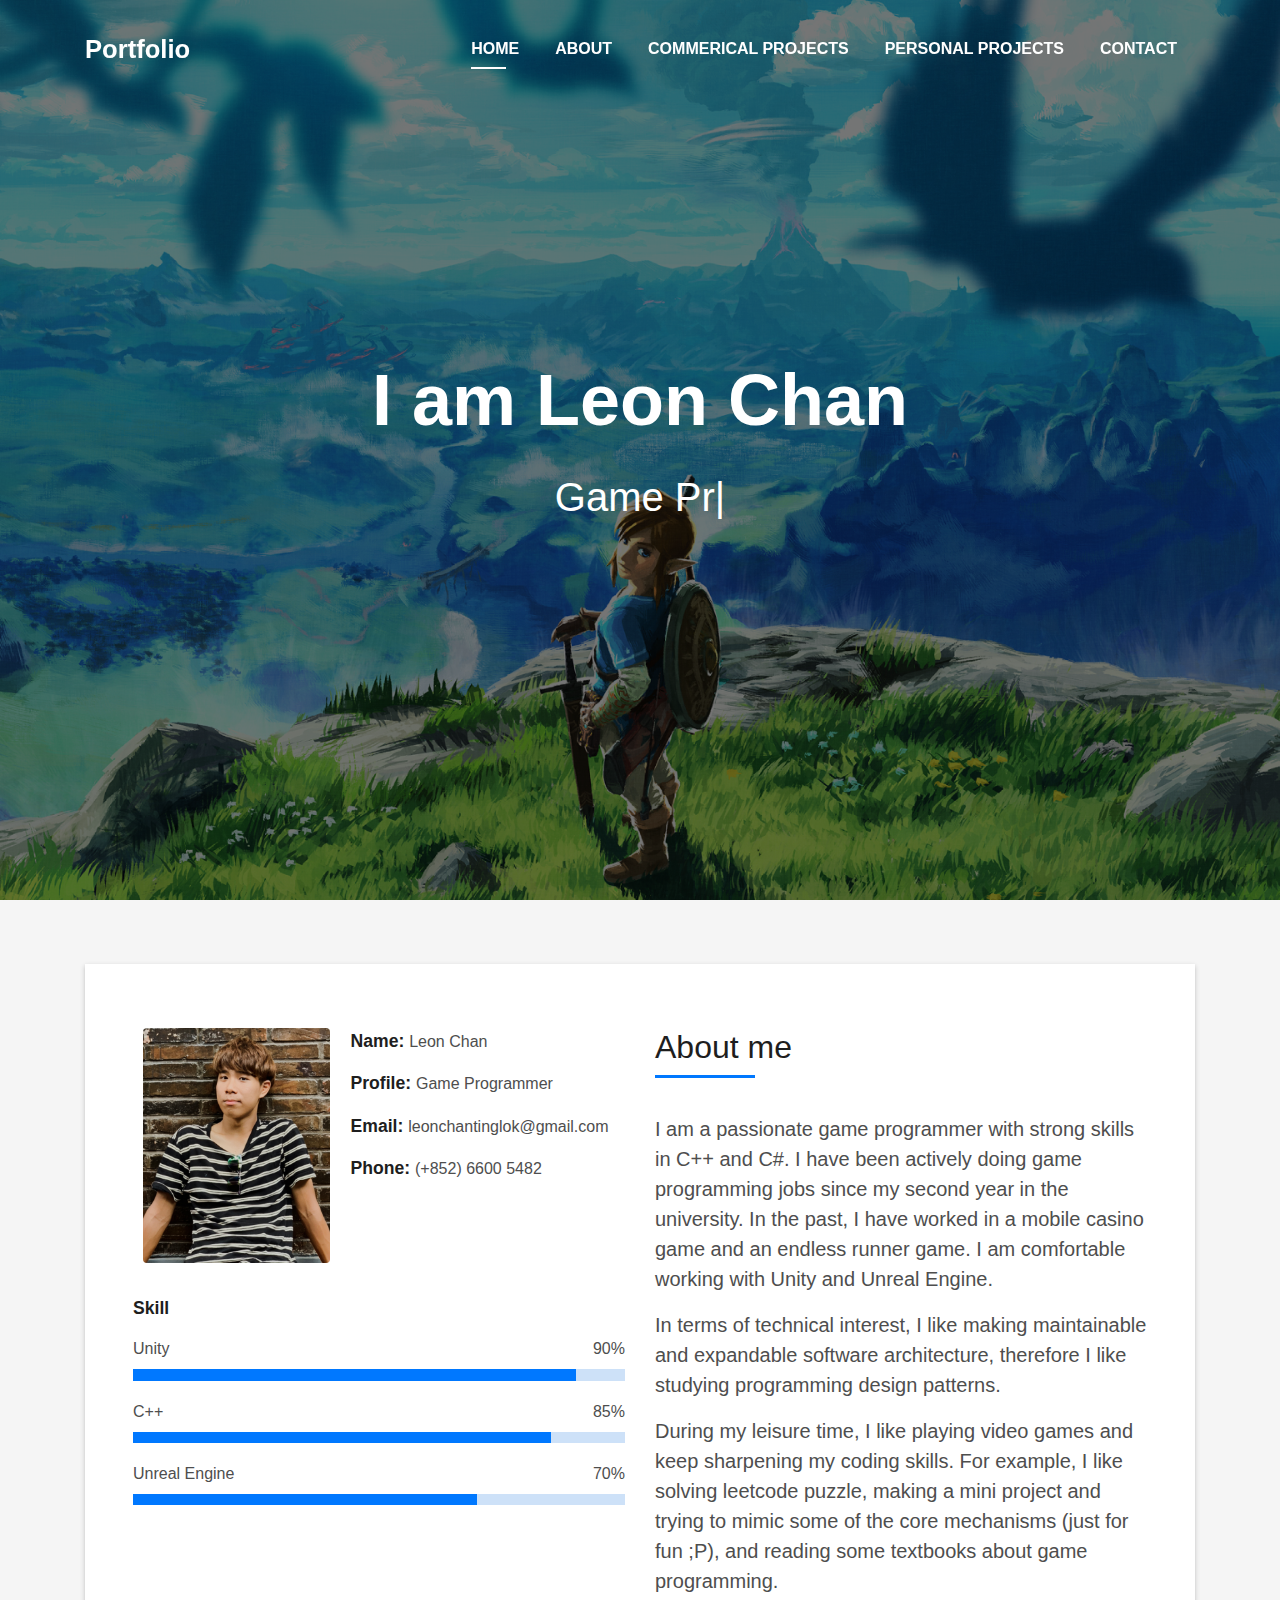
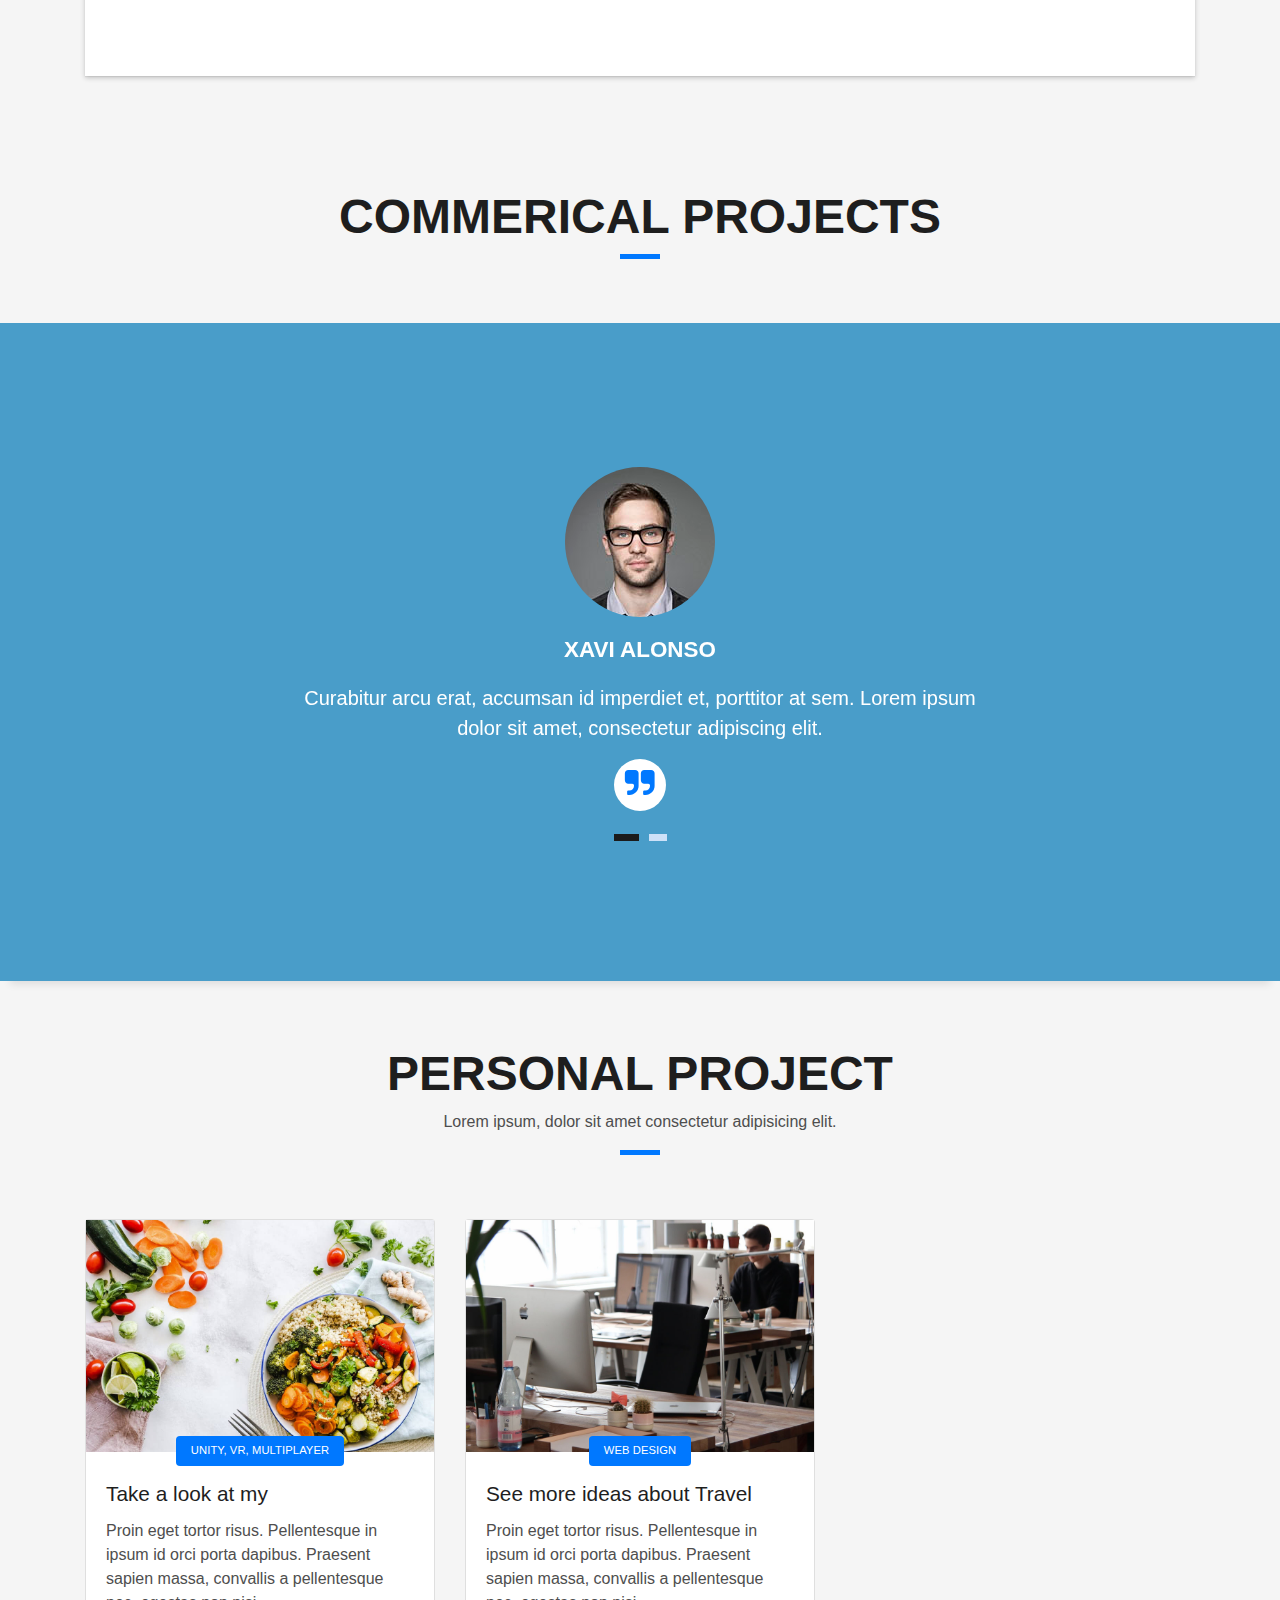
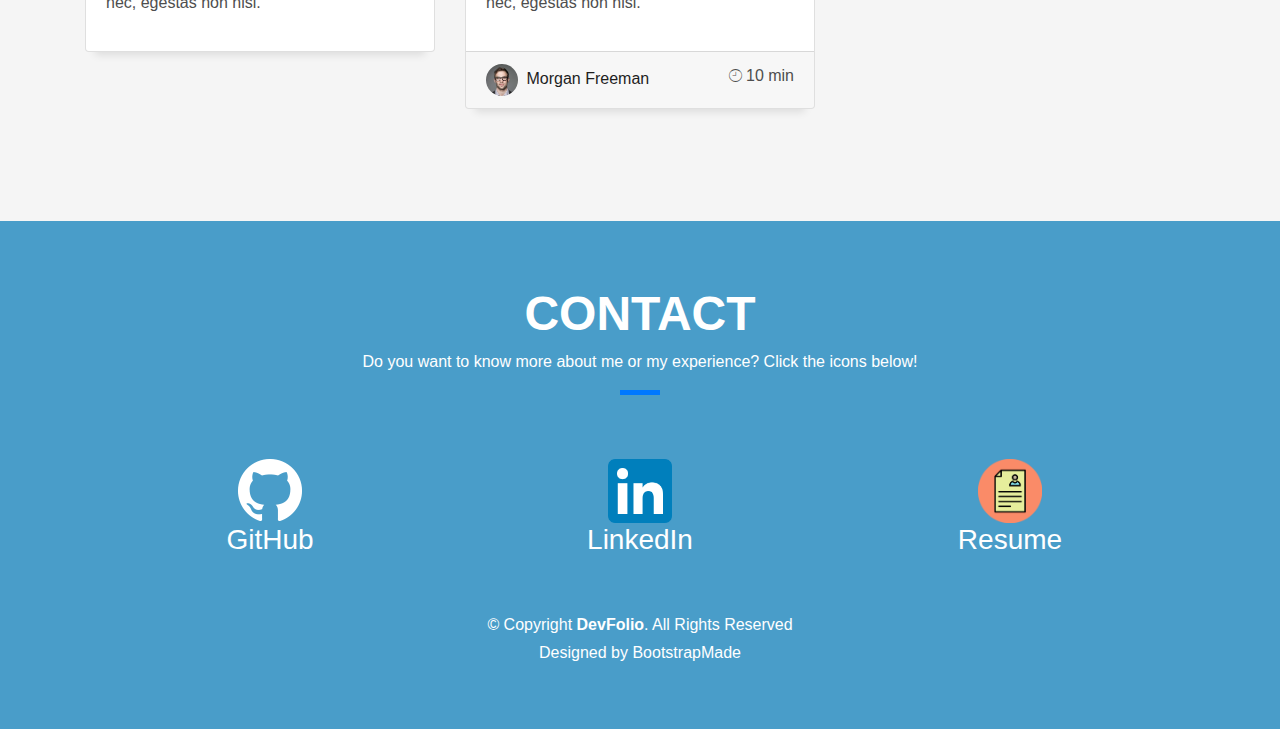
==== index.html @ a546720c "upload subpage" ====
<!DOCTYPE html>
<html lang="en">
  <head>
    <meta charset="utf-8" />
    <title>Leon Chan</title>
    <meta content="width=device-width, initial-scale=1.0" name="viewport" />
    <meta content="" name="keywords" />
    <meta content="" name="description" />

    <!-- Favicons -->
    <link href="img/video-game-controller-icon.png" rel="icon" />
    <link href="img/apple-touch-icon.png" rel="apple-touch-icon" />

    <!-- Bootstrap CSS File -->
    <link href="lib/bootstrap/css/bootstrap.min.css" rel="stylesheet" />

    <!-- Libraries CSS Files -->
    <link href="lib/font-awesome/css/font-awesome.min.css" rel="stylesheet" />
    <link href="lib/animate/animate.min.css" rel="stylesheet" />
    <link href="lib/ionicons/css/ionicons.min.css" rel="stylesheet" />
    <link href="lib/owlcarousel/assets/owl.carousel.min.css" rel="stylesheet" />
    <link href="lib/lightbox/css/lightbox.min.css" rel="stylesheet" />

    <!-- Main Stylesheet File -->
    <link href="css/style.css" rel="stylesheet" />

    <!-- =======================================================
    Theme Name: DevFolio
    Theme URL: https://bootstrapmade.com/devfolio-bootstrap-portfolio-html-template/
    Author: BootstrapMade.com
    License: https://bootstrapmade.com/license/
  ======================================================= -->
  </head>

  <body id="page-top">
    <!--/ Nav Star /-->
    <nav
      class="navbar navbar-b navbar-trans navbar-expand-md fixed-top"
      id="mainNav"
    >
      <div class="container">
        <a class="navbar-brand js-scroll" href="#page-top">Portfolio</a>
        <button
          class="navbar-toggler collapsed"
          type="button"
          data-toggle="collapse"
          data-target="#navbarDefault"
          aria-controls="navbarDefault"
          aria-expanded="false"
          aria-label="Toggle navigation"
        >
          <span></span>
          <span></span>
          <span></span>
        </button>
        <div
          class="navbar-collapse collapse justify-content-end"
          id="navbarDefault"
        >
          <ul class="navbar-nav">
            <li class="nav-item">
              <a class="nav-link js-scroll active" href="#home">Home</a>
            </li>
            <li class="nav-item">
              <a class="nav-link js-scroll" href="#about">About</a>
            </li>
            <li class="nav-item">
              <a class="nav-link js-scroll" href="#work">Commerical Projects</a>
            </li>
            <li class="nav-item">
              <a class="nav-link js-scroll" href="#blog">Personal Projects</a>
            </li>
            <li class="nav-item">
              <a class="nav-link js-scroll" href="#service">Contact</a>
            </li>
          </ul>
        </div>
      </div>
    </nav>
    <!--/ Nav End /-->

    <!--/ Intro Skew Star /-->
    <div
      id="home"
      class="intro route bg-image"
      style="background-image: url(img/Zelda_BOTW_wallpaper_02.jpg)"
    >
      <div class="overlay-itro"></div>
      <div class="intro-content display-table">
        <div class="table-cell">
          <div class="container">
            <!--<p class="display-6 color-d">Hello, world!</p>-->
            <h1 class="intro-title mb-4">I am Leon Chan</h1>
            <p class="intro-subtitle">
              <span class="text-slider-items"
                >Game Programmer, Video Game Lover</span
              ><strong class="text-slider"></strong>
            </p>
            <!-- <p class="pt-3"><a class="btn btn-primary btn js-scroll px-4" href="#about" role="button">Learn More</a></p> -->
          </div>
        </div>
      </div>
    </div>
    <!--/ Intro Skew End /-->

    <section id="about" class="about-mf sect-pt4 route">
      <div class="container">
        <div class="row">
          <div class="col-sm-12">
            <div class="box-shadow-full">
              <div class="row">
                <div class="col-md-6">
                  <div class="row">
                    <div class="col-sm-6 col-md-5">
                      <div class="about-img">
                        <img
                          src="img/myPhoto.jpg"
                          class="img-fluid rounded b-shadow-a"
                          alt=""
                        />
                      </div>
                    </div>
                    <div class="col-sm-6 col-md-7">
                      <div class="about-info">
                        <p>
                          <span class="title-s">Name: </span>
                          <span>Leon Chan</span>
                        </p>
                        <p>
                          <span class="title-s">Profile: </span>
                          <span>Game Programmer</span>
                        </p>
                        <p>
                          <span class="title-s">Email: </span>
                          <span>leonchantinglok@gmail.com</span>
                        </p>
                        <p>
                          <span class="title-s">Phone: </span>
                          <span>(+852) 6600 5482</span>
                        </p>
                      </div>
                    </div>
                  </div>
                  <div class="skill-mf">
                    <p class="title-s">Skill</p>
                    <span>Unity</span> <span class="pull-right">90%</span>
                    <div class="progress">
                      <div
                        class="progress-bar"
                        role="progressbar"
                        style="width: 90%"
                        aria-valuenow="909"
                        aria-valuemin="0"
                        aria-valuemax="100"
                      ></div>
                    </div>
                    <span>C++</span> <span class="pull-right">85%</span>
                    <div class="progress">
                      <div
                        class="progress-bar"
                        role="progressbar"
                        style="width: 85%"
                        aria-valuenow="8"
                        aria-valuemin="0"
                        aria-valuemax="100"
                      ></div>
                    </div>
                    <span>Unreal Engine</span>
                    <span class="pull-right">70%</span>
                    <div class="progress">
                      <div
                        class="progress-bar"
                        role="progressbar"
                        style="width: 70%"
                        aria-valuenow="70"
                        aria-valuemin="0"
                        aria-valuemax="100"
                      ></div>
                    </div>
                    <div
                      class="progress-bar"
                      role="progressbar"
                      style="width: 120%"
                      aria-valuenow="120"
                      aria-valuemin="0"
                      aria-valuemax="100"
                    ></div>
                  </div>
                </div>
                <div class="col-md-6">
                  <div class="about-me pt-4 pt-md-0">
                    <div class="title-box-2">
                      <h5 class="title-left">About me</h5>
                    </div>
                    <p class="lead">
                      I am a passionate game programmer with strong skills in
                      C++ and C#. I have been actively doing game programming
                      jobs since my second year in the university. In the past,
                      I have worked in a mobile casino game and an endless
                      runner game. I am comfortable working with Unity and
                      Unreal Engine.
                    </p>
                    <p class="lead">
                      In terms of technical interest, I like making maintainable
                      and expandable software architecture, therefore I like
                      studying programming design patterns.
                    </p>
                    <p class="lead">
                      During my leisure time, I like playing video games and
                      keep sharpening my coding skills. For example, I like
                      solving leetcode puzzle, making a mini project and trying
                      to mimic some of the core mechanisms (just for fun ;P),
                      and reading some textbooks about game programming.
                    </p>
                  </div>
                </div>
              </div>
            </div>
          </div>
        </div>
      </div>
    </section>

    <!--/ Section Portfolio Star /-->
    <section id="work" class="portfolio-mf sect-pt4 route">
      <div class="col-sm-12">
        <div class="title-box text-center">
          <h3 class="title-a">Commerical Projects</h3>
          <div class="line-mf"></div>
        </div>
      </div>
    </section>
    <!--/ Section Portfolio End /-->

    <!--/ Section Testimonials Star /-->
    <div
      class="testimonials paralax-mf bg-image"
      style="background-image: url(img/overlay-bg.jpg)"
    >
      <div class="overlay-mf"></div>
      <div class="container">
        <div class="row">
          <div class="col-md-12">
            <div id="testimonial-mf" class="owl-carousel owl-theme">
              <div class="testimonial-box">
                <div class="author-test">
                  <img
                    src="img/testimonial-2.jpg"
                    alt=""
                    class="rounded-circle b-shadow-a"
                  />
                  <span class="author">Xavi Alonso</span>
                </div>
                <div class="content-test">
                  <p class="description lead">
                    Curabitur arcu erat, accumsan id imperdiet et, porttitor at
                    sem. Lorem ipsum dolor sit amet, consectetur adipiscing
                    elit.
                  </p>
                  <span class="comit"><i class="fa fa-quote-right"></i></span>
                </div>
              </div>
              <div class="testimonial-box">
                <div class="author-test">
                  <img
                    src="img/testimonial-4.jpg"
                    alt=""
                    class="rounded-circle b-shadow-a"
                  />
                  <span class="author">Marta Socrate</span>
                </div>
                <div class="content-test">
                  <p class="description lead">
                    Curabitur arcu erat, accumsan id imperdiet et, porttitor at
                    sem. Lorem ipsum dolor sit amet, consectetur adipiscing
                    elit.
                  </p>
                  <span class="comit"><i class="fa fa-quote-right"></i></span>
                </div>
              </div>
            </div>
          </div>
        </div>
      </div>
    </div>

    <!--/ Section Blog Star /-->
    <section id="blog" class="blog-mf sect-pt4 route">
      <div class="container">
        <div class="row">
          <div class="col-sm-12">
            <div class="title-box text-center">
              <h3 class="title-a">Personal Project</h3>
              <p class="subtitle-a">
                Lorem ipsum, dolor sit amet consectetur adipisicing elit.
              </p>
              <div class="line-mf"></div>
            </div>
          </div>
        </div>
        <div class="row">
          <div class="col-md-4">
            <div class="card card-blog">
              <div class="card-img">
                <a href="blog-single.html"
                  ><img src="img/post-2.jpg" alt="" class="img-fluid"
                /></a>
              </div>
              <div class="card-body">
                <div class="card-category-box">
                  <div class="card-category">
                    <h6 class="category">Unity, VR, Multiplayer</h6>
                  </div>
                </div>
                <h3 class="card-title">
                  <a href="SubPage-DualX\Source\index.html"
                    >Take a look at my
                  </a>
                </h3>
                <p class="card-description">
                  Proin eget tortor risus. Pellentesque in ipsum id orci porta
                  dapibus. Praesent sapien massa, convallis a pellentesque nec,
                  egestas non nisi.
                </p>
              </div>
            </div>
          </div>
          <div class="col-md-4">
            <div class="card card-blog">
              <div class="card-img">
                <a href="blog-single.html"
                  ><img src="img/post-3.jpg" alt="" class="img-fluid"
                /></a>
              </div>
              <div class="card-body">
                <div class="card-category-box">
                  <div class="card-category">
                    <h6 class="category">Web Design</h6>
                  </div>
                </div>
                <h3 class="card-title">
                  <a href="blog-single.html">See more ideas about Travel</a>
                </h3>
                <p class="card-description">
                  Proin eget tortor risus. Pellentesque in ipsum id orci porta
                  dapibus. Praesent sapien massa, convallis a pellentesque nec,
                  egestas non nisi.
                </p>
              </div>
              <div class="card-footer">
                <div class="post-author">
                  <a href="#">
                    <img
                      src="img/testimonial-2.jpg"
                      alt=""
                      class="avatar rounded-circle"
                    />
                    <span class="author">Morgan Freeman</span>
                  </a>
                </div>
                <div class="post-date">
                  <span class="ion-ios-clock-outline"></span> 10 min
                </div>
              </div>
            </div>
          </div>
        </div>
      </div>
    </section>
    <!--/ Section Blog End /-->

    <!--/ Section Contact-Footer Star /-->
    <section
      id="service"
      class="paralax-mf footer-paralax bg-image sect-mt4 route"
      style="background-image: url(img/Zelda_BOTW_wallpaper_04.jpg)"
    >
      <div class="overlay-mf"></div>
      <div class="container">
        <div class="row">
          <div class="col-sm-12">
            <div class="title-box text-center">
              <h3 class="title-a" style="color: white">Contact</h3>
              <p class="subtitle-a" style="color: white">
                Do you want to know more about me or my experience? Click the
                icons below!
              </p>
              <div class="line-mf"></div>
            </div>
          </div>
        </div>

        <div id="services" class="text-center">
          <div class="container">
            <div class="row">
              <div class="col-md-4">
                <a href="https://github.com/leonCTL12">
                  <img
                    src="img/GitHub-Mark-Light-64px.png"
                    class="tool-icon"
                    width="64"
                    height="64"
                  />
                </a>

                <div class="service-desc">
                  <a href="https://github.com/leonCTL12">
                    <h3 style="color: white">GitHub</h3>
                  </a>
                  <br />
                  <br />
                </div>
              </div>
              <div class="col-md-4">
                <a href="https://www.linkedin.com/in/leon-chan-52092720b">
                  <img
                    src="img/LinkedIn_icon.svg.png"
                    class="tool-icon"
                    width="64"
                    height="64"
                  />
                </a>
                <div class="service-desc">
                  <a href="https://www.linkedin.com/in/leon-chan-52092720b">
                    <h3 style="color: white">LinkedIn</h3>
                  </a>
                  <br />
                  <br />
                </div>
              </div>
              <div class="col-md-4">
                <a
                  href="https://docs.google.com/document/d/1LZyk2-B2Zgmrv4wa-9tV9B_6icNwccCNgLUcGi7nSBk/edit?usp=sharing"
                >
                  <img src="img/resumeIcon.png" class="tool-icon" height="64" />
                </a>
                <div class="service-desc">
                  <a
                    href="https://docs.google.com/document/d/1LZyk2-B2Zgmrv4wa-9tV9B_6icNwccCNgLUcGi7nSBk/edit?usp=sharing"
                  >
                    <h3 style="color: white">Resume</h3>
                  </a>
                  <br />
                  <br />
                </div>
              </div>
            </div>
          </div>
        </div>
      </div>
      <footer>
        <div class="container">
          <div class="row">
            <div class="col-sm-12">
              <div class="copyright-box">
                <p class="copyright">
                  &copy; Copyright <strong>DevFolio</strong>. All Rights
                  Reserved
                </p>
                <div class="credits">
                  <!--
                  All the links in the footer should remain intact.
                  You can delete the links only if you purchased the pro version.
                  Licensing information: https://bootstrapmade.com/license/
                  Purchase the pro version with working PHP/AJAX contact form: https://bootstrapmade.com/buy/?theme=DevFolio
                -->
                  Designed by
                  <a href="https://bootstrapmade.com/">BootstrapMade</a>
                </div>
              </div>
            </div>
          </div>
        </div>
      </footer>
    </section>
    <!--/ Section Contact-footer End /-->

    <a href="#" class="back-to-top"><i class="fa fa-chevron-up"></i></a>
    <div id="preloader"></div>

    <!-- JavaScript Libraries -->
    <script src="lib/jquery/jquery.min.js"></script>
    <script src="lib/jquery/jquery-migrate.min.js"></script>
    <script src="lib/popper/popper.min.js"></script>
    <script src="lib/bootstrap/js/bootstrap.min.js"></script>
    <script src="lib/easing/easing.min.js"></script>
    <script src="lib/counterup/jquery.waypoints.min.js"></script>
    <script src="lib/counterup/jquery.counterup.js"></script>
    <script src="lib/owlcarousel/owl.carousel.min.js"></script>
    <script src="lib/lightbox/js/lightbox.min.js"></script>
    <script src="lib/typed/typed.min.js"></script>
    <!-- Contact Form JavaScript File -->
    <script src="contactform/contactform.js"></script>

    <!-- Template Main Javascript File -->
    <script src="js/main.js"></script>
  </body>
</html>
---- css/style.css ----
/*
  Theme Name: DevFolio
  Theme URL: https://bootstrapmade.com/devfolio-bootstrap-portfolio-html-template/
  Author: BootstrapMade.com
  License: https://bootstrapmade.com/license/
*/

/*======================================
//--//-->   STYLES GENERALES
======================================*/

body {
  background-color: #f5f5f5;
  color: #4e4e4e;
}

h1,
h2,
h3,
h4,
h5,
h6 {
  color: #1e1e1e;
}

a {
  color: #1e1e1e;
  transition: all 0.5s ease-in-out;
}

a:hover {
  color: #0078ff;
  text-decoration: none;
  transition: all 0.5s ease-in-out;
}

.p-r {
  position: relative;
}

.color-a {
  color: #0078ff;
}

.color-d {
  color: #f5f5f5;
}

.color-text-a {
  color: #4e4e4e;
}

.box-shadow,
.paralax-mf,
.service-box,
.work-box,
.card-blog {
  box-shadow: 0 13px 8px -10px rgba(0, 0, 0, 0.1);
}

.box-shadow-a,
.button:hover {
  box-shadow: 0 0 0 4px #cde1f8;
}

.display-5 {
  font-size: 2.5rem;
  font-weight: 300;
  line-height: 1.1;
}

.display-6 {
  font-size: 2rem;
  font-weight: 300;
  line-height: 1.1;
}

.avatar {
  width: 32px;
  height: 32px;
  margin-right: 4px;
  overflow: hidden;
}

.bg-image {
  background-repeat: no-repeat;
  background-attachment: fixed;
  background-size: cover;
  background-position: center center;
}

.overlay-mf {
  background-color: #0077b6;
}

.overlay-mf {
  position: absolute;
  top: 0;
  left: 0px;
  padding: 0;
  height: 100%;
  width: 100%;
  opacity: .7;
}

.paralax-mf {
  position: relative;
  padding: 8rem 0;
}

.display-table {
  width: 100%;
  height: 100%;
  display: table;
}

.table-cell {
  display: table-cell;
  vertical-align: middle;
}

/*--/ Sections /--*/

.sect-4 {
  padding: 4rem 0;
}

.sect-pt4 {
  padding-top: 4rem;
}

.sect-mt4 {
  margin-top: 4rem;
}

/*--/ Title s /--*/

.title-s {
  font-weight: 600;
  color: #1e1e1e;
  font-size: 1.1rem;
}

/*--/ Title A /--*/

.title-box {
  margin-bottom: 4rem;
}

.title-a {
  font-size: 3rem;
  font-weight: bold;
  text-transform: uppercase;
}

.subtitle-a {
  color: #4e4e4e;
}

.line-mf {
  width: 40px;
  height: 5px;
  background-color: #0078ff;
  margin: 0 auto;
}

/*--/ Title Left /--*/

.title-box-2 {
  margin-bottom: 3rem;
}

.title-left {
  font-size: 2rem;
  position: relative;
}

.title-left:before {
  content: '';
  position: absolute;
  height: 3px;
  background-color: #0078ff;
  width: 100px;
  bottom: -12px;
}

/*------/ Box /------*/

.box-pl2 {
  padding-left: 2rem;
}

.box-shadow-full {
  padding: 3rem 1.25rem;
  position: relative;
  background-color: #fff;
  margin-bottom: 3rem;
  z-index: 2;
  box-shadow: 0 1px 1px 0 rgba(0, 0, 0, 0.06), 0 2px 5px 0 rgba(0, 0, 0, 0.2);
}

/*------/ Socials /------*/

.socials {
  padding: 1.5rem 0;
}

.socials ul li {
  display: inline-block;
}

.socials .ico-circle {
  height: 40px;
  width: 40px;
  font-size: 1.7rem;
  border-radius: 50%;
  line-height: 1.4;
  margin: 0 15px 0 0;
  box-shadow: 0 0 0 3px #0078ff;
  transition: all 500ms ease;
}

.socials .ico-circle:hover {
  background-color: #0078ff;
  color: #fff;
  box-shadow: 0 0 0 3px #cde1f8;
  transition: all 500ms ease;
}

/*------/ Ul resect /------*/

.ul-resect,
.socials ul,
.list-ico,
.blog-wrapper .post-meta ul,
.box-comments .list-comments,
.widget-sidebar .list-sidebar,
.widget-tags ul {
  list-style: none;
  padding-left: 0;
  margin-bottom: 0;
}

.list-ico {
  line-height: 2;
}

.list-ico span {
  color: #0078ff;
  margin-right: 10px;
}

/*------/ Ico Circle /------*/

.ico-circle {
  height: 100px;
  width: 100px;
  font-size: 2rem;
  border-radius: 50%;
  line-height: 1.55;
  margin: 0 auto;
  text-align: center;
  box-shadow: 0 0 0 10px #0078ff;
  display: block;
}

/*------/ Owl Carousel /------*/

.owl-theme .owl-dots {
  text-align: center;
  margin-top: 18px;
}

.owl-theme .owl-dots .owl-dot {
  display: inline-block;
}

.owl-theme .owl-dots .owl-dot span {
  width: 18px;
  height: 7px;
  margin: 5px 5px;
  background: #cde1f8;
  border: 0px solid #cde1f8;
  display: block;
  transition: all 0.6s ease-in-out;
  cursor: pointer;
}

.owl-theme .owl-dots .owl-dot:hover span {
  background-color: #cde1f8;
}

.owl-theme .owl-dots .owl-dot.active span {
  background-color: #1B1B1B;
  width: 25px;
}

/*--/ Scrolltop s /--*/

.scrolltop-mf {
  position: relative;
  display: none;
}

.scrolltop-mf span {
  z-index: 999;
  position: fixed;
  width: 42px;
  height: 42px;
  background-color: #0078ff;
  opacity: .7;
  font-size: 1.6rem;
  line-height: 1.5;
  text-align: center;
  color: #fff;
  top: auto;
  left: auto;
  right: 30px;
  bottom: 50px;
  cursor: pointer;
  border-radius: 50%;
}

/* Back to top button */

.back-to-top {
  position: fixed;
  display: none;
  background: #0078ff;
  color: #fff;
  width: 44px;
  height: 44px;
  text-align: center;
  line-height: 1;
  font-size: 16px;
  border-radius: 50%;
  right: 15px;
  bottom: 15px;
  transition: background 0.5s;
  z-index: 11;
}

.back-to-top i {
  padding-top: 12px;
  color: #fff;
}

/* Prelaoder */

#preloader {
  position: fixed;
  top: 0;
  left: 0;
  right: 0;
  bottom: 0;
  z-index: 9999;
  overflow: hidden;
  background: #fff;
}

#preloader:before {
  content: "";
  position: fixed;
  top: calc(50% - 30px);
  left: calc(50% - 30px);
  border: 6px solid #f2f2f2;
  border-top: 6px solid #0078ff;
  border-radius: 50%;
  width: 60px;
  height: 60px;
  -webkit-animation: animate-preloader 1s linear infinite;
  animation: animate-preloader 1s linear infinite;
}

@-webkit-keyframes animate-preloader {
  0% {
    -webkit-transform: rotate(0deg);
    transform: rotate(0deg);
  }

  100% {
    -webkit-transform: rotate(360deg);
    transform: rotate(360deg);
  }
}

@keyframes animate-preloader {
  0% {
    -webkit-transform: rotate(0deg);
    transform: rotate(0deg);
  }

  100% {
    -webkit-transform: rotate(360deg);
    transform: rotate(360deg);
  }
}

/*======================================
//--//-->   NAVBAR
======================================*/

.navbar-b {
  transition: all .5s ease-in-out;
  background-color: transparent;
  padding-top: 1.563rem;
  padding-bottom: 1.563rem;
}

.navbar-b.navbar-reduce {
  box-shadow: 0px 6px 9px 0px rgba(0, 0, 0, 0.06);
}

.navbar-b.navbar-trans .nav-item,
.navbar-b.navbar-reduce .nav-item {
  position: relative;
  padding-right: 10px;
  padding-left: 0;
}

.navbar-b.navbar-trans .nav-link,
.navbar-b.navbar-reduce .nav-link {
  color: #fff;
  text-transform: uppercase;
  font-weight: 600;
}

.navbar-b.navbar-trans .nav-link:before,
.navbar-b.navbar-reduce .nav-link:before {
  content: '';
  position: absolute;
  margin-left: 0px;
  width: 0%;
  bottom: 0;
  left: 0;
  height: 2px;
  transition: all 500ms ease;
}

.navbar-b.navbar-trans .nav-link:hover,
.navbar-b.navbar-reduce .nav-link:hover {
  color: #1B1B1B;
}

.navbar-b.navbar-trans .nav-link:hover:before,
.navbar-b.navbar-reduce .nav-link:hover:before {
  width: 35px;
}

.navbar-b.navbar-trans .show > .nav-link:before,
.navbar-b.navbar-trans .active > .nav-link:before,
.navbar-b.navbar-trans .nav-link.show:before,
.navbar-b.navbar-trans .nav-link.active:before,
.navbar-b.navbar-reduce .show > .nav-link:before,
.navbar-b.navbar-reduce .active > .nav-link:before,
.navbar-b.navbar-reduce .nav-link.show:before,
.navbar-b.navbar-reduce .nav-link.active:before {
  width: 35px;
}

.navbar-b.navbar-trans .nav-link:before {
  background-color: #fff;
}

.navbar-b.navbar-trans .nav-link:hover {
  color: #fff;
}

.navbar-b.navbar-trans .show > .nav-link,
.navbar-b.navbar-trans .active > .nav-link,
.navbar-b.navbar-trans .nav-link.show,
.navbar-b.navbar-trans .nav-link.active {
  color: #fff;
}

.navbar-b.navbar-reduce {
  transition: all .5s ease-in-out;
  background-color: #fff;
  padding-top: 15px;
  padding-bottom: 15px;
}

.navbar-b.navbar-reduce .nav-link {
  color: #0078ff;
}

.navbar-b.navbar-reduce .nav-link:before {
  background-color: #0078ff;
}

.navbar-b.navbar-reduce .nav-link:hover {
  color: #0078ff;
}

.navbar-b.navbar-reduce .show > .nav-link,
.navbar-b.navbar-reduce .active > .nav-link,
.navbar-b.navbar-reduce .nav-link.show,
.navbar-b.navbar-reduce .nav-link.active {
  color: #0078ff;
}

.navbar-b.navbar-reduce .navbar-brand {
  color: #0078ff;
}

.navbar-b.navbar-reduce .navbar-toggler span {
  background-color: #1B1B1B;
}

.navbar-b .navbar-brand {
  color: #fff;
  font-size: 1.6rem;
  font-weight: 600;
}

.navbar-b .navbar-nav .dropdown-item.show .dropdown-menu,
.navbar-b .dropdown.show .dropdown-menu,
.navbar-b .dropdown-btn.show .dropdown-menu {
  -webkit-transform: translate3d(0px, 0px, 0px);
  transform: translate3d(0px, 0px, 0px);
  visibility: visible !important;
}

.navbar-b .dropdown-menu {
  margin: 1.12rem 0 0;
  border-radius: 0;
}

.navbar-b .dropdown-menu .dropdown-item {
  padding: .7rem 1.7rem;
  transition: all 500ms ease;
}

.navbar-b .dropdown-menu .dropdown-item:hover {
  background-color: #0078ff;
  color: #fff;
  transition: all 500ms ease;
}

.navbar-b .dropdown-menu .dropdown-item.active {
  background-color: #0078ff;
}

/*--/ Hamburger Navbar /--*/

.navbar-toggler {
  position: relative;
}

.navbar-toggler:focus,
.navbar-toggler:active {
  outline: 0;
}

.navbar-toggler span {
  display: block;
  background-color: #fff;
  height: 3px;
  width: 25px;
  margin-top: 4px;
  margin-bottom: 4px;
  -webkit-transform: rotate(0deg);
  transform: rotate(0deg);
  left: 0;
  opacity: 1;
}

.navbar-toggler span:nth-child(1),
.navbar-toggler span:nth-child(3) {
  transition: -webkit-transform .35s ease-in-out;
  transition: transform .35s ease-in-out;
  transition: transform .35s ease-in-out, -webkit-transform .35s ease-in-out;
}

.navbar-toggler:not(.collapsed) span:nth-child(1) {
  position: absolute;
  left: 12px;
  top: 10px;
  -webkit-transform: rotate(135deg);
  transform: rotate(135deg);
  opacity: 0.9;
}

.navbar-toggler:not(.collapsed) span:nth-child(2) {
  height: 12px;
  visibility: hidden;
  background-color: transparent;
}

.navbar-toggler:not(.collapsed) span:nth-child(3) {
  position: absolute;
  left: 12px;
  top: 10px;
  -webkit-transform: rotate(-135deg);
  transform: rotate(-135deg);
  opacity: 0.9;
}

/*======================================
//--//-->   INTRO
======================================*/

.intro {
  height: 100vh;
  position: relative;
  color: #fff;
}

.intro .intro-content {
  text-align: center;
  position: absolute;
}

.intro .overlay-itro {
  background-color: rgba(0, 0, 0, 0.6);
  position: absolute;
  top: 0;
  left: 0px;
  padding: 0;
  height: 100%;
  width: 100%;
  opacity: .9;
}

.intro .intro-title {
  color: #fff;
  font-weight: 600;
  font-size: 3rem;
}

.intro .intro-subtitle {
  font-size: 1.5rem;
  font-weight: 300;
}

.intro .text-slider-items {
  display: none;
}

.intro-single {
  height: 350px;
}

.intro-single .intro-content {
  margin-top: 30px;
}

.intro-single .intro-title {
  text-transform: uppercase;
  font-size: 3rem;
}

.intro-single .breadcrumb {
  background-color: transparent;
  color: #0078ff;
}

.intro-single .breadcrumb .breadcrumb-item:before {
  color: #cde1f8;
}

.intro-single .breadcrumb .breadcrumb-item.active {
  color: #cde1f8;
}

.intro-single .breadcrumb a {
  color: #fff;
}

/*======================================
//--//-->   ABOUT
======================================*/

.about-mf .box-shadow-full {
  padding-top: 4rem;
  padding-bottom: 4rem;
}

.about-mf .about-img {
  margin-bottom: 2rem;
}

.about-mf .about-img img {
  margin-left: 10px;
}

.skill-mf span {
  color: #4e4e4e;
}

.skill-mf .progress {
  background-color: #cde1f8;
  margin: .5rem 0 1.2rem 0;
  border-radius: 0;
  height: .7rem;
}

.skill-mf .progress .progress-bar {
  height: .7rem;
  background-color: #0078ff;
}

/*======================================
//--//-->   SERVICES
======================================*/

.service-box {
  background-color: #fff;
  padding: 2.5rem 1.3rem;
  border-radius: 1rem;
  margin-bottom: 3rem;
}

.service-box:hover .ico-circle {
  transition: all 500ms ease;
  color: #fff;
  background-color: #0078ff;
  box-shadow: 0 0 0 10px #cde1f8;
}

.service-box .service-ico {
  margin-bottom: 1rem;
  color: #1e1e1e;
}

.service-box .ico-circle {
  transition: all 500ms ease;
  font-size: 4rem;
}

.service-box .s-title {
  font-size: 1.4rem;
  text-transform: uppercase;
  text-align: center;
  padding: .4rem 0;
}

.service-box .s-description {
  color: #4e4e4e;
}

/*======================================
//--//-->   COUNTER
======================================*/

.counter-box {
  color: #fff;
  text-align: center;
}

.counter-ico {
  margin-bottom: 1rem;
}

.counter-ico .ico-circle {
  height: 60px;
  width: 60px;
  line-height: 1.8;
  box-shadow: 0 0 0 10px #cde1f8;
}

.counter-num .counter {
  font-size: 2rem;
  margin-bottom: 0;
}

/*======================================
//--//-->   PORTFOLIO
======================================*/

.work-box {
  margin-bottom: 3rem;
  -webkit-backface-visibility: hidden;
  backface-visibility: hidden;
  background-color: #fff;
}

.work-box:hover img {
  -webkit-transform: scale(1.3);
  transform: scale(1.3);
}

.work-img {
  display: block;
  overflow: hidden;
}

.work-img img {
  transition: all 1s;
}

.work-content {
  padding: 2rem 3% 1rem 4%;
}

.work-content .w-more {
  color: #4e4e4e;
  font-size: .8rem;
}

.work-content .w-more .w-ctegory {
  color: #0078ff;
}

.work-content .w-like {
  font-size: 2.5rem;
  color: #0078ff;
  float: right;
}

.work-content .w-like a {
  color: #0078ff;
}

.work-content .w-like .num-like {
  font-size: .7rem;
}

.w-title {
  font-size: 1.2rem;
}

/*======================================
//--//-->   TESTIMONIALS
======================================*/

.testimonials .owl-carousel .owl-item img {
  width: auto;
}

.testimonial-box {
  color: #fff;
  text-align: center;
}

.testimonial-box .author-test {
  margin-top: 1rem;
}

.testimonial-box .author-test img {
  margin: 0 auto;
}

.testimonial-box .author {
  color: #fff;
  text-transform: uppercase;
  font-weight: 600;
  margin: 1rem 0;
  display: block;
  font-size: 1.4rem;
}

.testimonial-box .comit {
  font-size: 2rem;
  color: #0078ff;
  background-color: #fff;
  width: 52px;
  height: 52px;
  display: block;
  margin: 0 auto;
  border-radius: 50%;
  line-height: 1.6;
}

/*======================================
//--//-->   BLOG
======================================*/

.card-blog .card-body {
  position: relative;
}

.card-blog .card-category-box {
  position: absolute;
  text-align: center;
  top: -16px;
  left: 15px;
  right: 15px;
  line-height: 25px;
  overflow: hidden;
}

.card-blog .card-category {
  display: inline-block;
  color: #fff;
  padding: 0 15px 5px;
  overflow: hidden;
  background-color: #0078ff;
  border-radius: 4px;
}

.card-blog .card-category .category {
  color: #fff;
  display: inline-block;
  text-transform: uppercase;
  font-size: .7rem;
  letter-spacing: .1px;
  margin-bottom: 0;
}

.card-blog .card-title {
  font-size: 1.3rem;
  margin-top: .6rem;
}

.card-blog .card-description {
  color: #4e4e4e;
}

.card-blog .post-author {
  display: inline-block;
}

.card-blog .post-date {
  color: #4e4e4e;
  display: inline-block;
  float: right;
}

/*======================================
//--//-->   BLOG-SINGLE
======================================*/

.post-box,
.form-comments,
.box-comments,
.widget-sidebar {
  padding: 2rem;
  background-color: #fff;
  margin-bottom: 3rem;
}

.blog-wrapper .article-title {
  font-size: 1.5rem;
}

.blog-wrapper .post-meta {
  margin: 1rem 0;
}

.blog-wrapper .post-meta ul {
  border-left: 4px solid #0078ff;
  margin-top: 1rem;
}

.blog-wrapper .post-meta ul li {
  display: inline-block;
  margin-left: 15px;
}

.blog-wrapper .post-meta ul a {
  color: #0078ff;
}

.blog-wrapper .post-meta ul span {
  color: #1e1e1e;
}

.blog-wrapper .blockquote {
  border-left: 4px solid #0078ff;
  padding: 18px;
  font-style: italic;
}

/*------/ Comments /------*/

.box-comments .list-comments li {
  padding-bottom: 40px;
}

.box-comments .list-comments .comment-avatar {
  display: table-cell;
  vertical-align: top;
}

.box-comments .list-comments .comment-avatar img {
  width: 80px;
  height: 80px;
}

.box-comments .list-comments .comment-author {
  font-size: 1.3rem;
}

.box-comments .list-comments .comment-details {
  display: table-cell;
  vertical-align: top;
  padding-left: 25px;
}

.box-comments .list-comments a {
  color: #0078ff;
}

.box-comments .list-comments span {
  color: #1e1e1e;
  font-style: italic;
}

.box-comments .comment-children {
  margin-left: 40px;
}

/*------/ Sidebar /------*/

.widget-sidebar .sidebar-title {
  font-size: 1.6rem;
  font-weight: 600;
  border-left: 5px solid #0078ff;
  padding-left: 15px;
  text-transform: uppercase;
  margin-bottom: 1.5rem;
}

.widget-sidebar .list-sidebar li {
  position: relative;
  padding: 6px 0 6px 24px;
}

.widget-sidebar .list-sidebar li:before {
  position: absolute;
  content: "";
  width: 10px;
  height: 1px;
  left: 0;
  background-color: #0078ff;
  top: 20px;
}

.sidebar-search input {
  background-color: #fff;
  border-radius: 0;
  transition: all 0.5s ease-in-out;
}

.sidebar-search .btn-search {
  background-color: #0078ff;
  border-color: #0078ff;
  border-radius: 0;
  padding-left: 20px;
  padding-right: 20px;
}

.widget-tags ul li {
  display: inline-block;
  background-color: #0078ff;
  padding: .2rem .6rem;
  margin-bottom: .5rem;
  border-radius: 15px;
}

.widget-tags ul li a {
  color: #fff;
}

/*======================================
//--//-->   CONTACT
======================================*/

.footer-paralax {
  padding: 4rem 0 0 0;
}

.contact-mf {
  margin-top: 4rem;
}

/*======================================
//--//-->   FOOTER
======================================*/

footer {
  text-align: center;
  color: #fff;
  padding-bottom: 4rem;
}

footer .copyright {
  margin-bottom: .3rem;
}

footer .credits {
  margin-bottom: 0;
}

footer .credits a {
  color: #fff;
}

/*======================================
//--//-->   CONtaCT FORM
======================================*/

#sendmessage {
  color: #0078ff;
  border: 1px solid #0078ff;
  display: none;
  text-align: center;
  padding: 15px;
  font-weight: 600;
  margin-bottom: 15px;
}

#errormessage {
  color: red;
  display: none;
  border: 1px solid red;
  text-align: center;
  padding: 15px;
  font-weight: 600;
  margin-bottom: 15px;
}

#sendmessage.show,
#errormessage.show,
.show {
  display: block;
}

.validation {
  color: red;
  display: none;
  margin: 0 0 20px;
  font-weight: 400;
  font-size: 13px;
}

/*======================================
//--//-->   BUTTON
======================================*/

.button {
  display: inline-block;
  padding: .3rem .6rem;
  text-align: center;
  vertical-align: middle;
  -webkit-user-select: none;
  -moz-user-select: none;
  -ms-user-select: none;
  user-select: none;
  font-size: 1rem;
  border-radius: .3rem;
  border: 1px solid transparent;
  transition: all 500ms ease;
  cursor: pointer;
}

.button:focus {
  outline: 0;
}

.button:hover {
  background-color: #0062d3;
  color: #fff;
  transition: all 500ms ease;
}

.button-a {
  background-color: #0078ff;
  color: #fff;
  border-color: #cde1f8;
}

.button-big {
  padding: .9rem 2.3rem;
  font-size: 1.2rem;
}

.button-rouded {
  border-radius: 5rem;
}

.btn-lg {
  padding: .5rem 1rem;
  font-size: 1.25rem;
  line-height: 1.5;
  border-radius: .3rem;
}

@media (min-width: 577px) {
  .counter-box {
    margin-bottom: 1.8rem;
  }
}

@media (min-width: 767px) {
  .about-mf .box-pl2 {
    margin-top: 3rem;
    padding-left: 0rem;
  }

  .card-blog {
    margin-bottom: 3rem;
  }

  .contact-mf .box-pl2 {
    margin-top: 3rem;
    padding-left: 0rem;
  }
}

@media (min-width: 768px) {
  .box-shadow-full {
    padding: 3rem;
  }

  .navbar-b.navbar-trans .nav-item,
  .navbar-b.navbar-reduce .nav-item {
    padding-left: 10px;
  }

  .navbar-b.navbar-trans .nav-link:before,
  .navbar-b.navbar-reduce .nav-link:before {
    margin-left: 18px;
  }

  .intro .intro-title {
    font-size: 4.5rem;
  }

  .intro .intro-subtitle {
    font-size: 2.5rem;
  }

  .intro-single .intro-title {
    font-size: 3.5rem;
  }

  .testimonial-box .description {
    padding: 0 5rem;
  }

  .post-box,
  .form-comments,
  .box-comments,
  .widget-sidebar {
    padding: 3rem;
  }

  .blog-wrapper .article-title {
    font-size: 1.9rem;
  }

  .box-comments .list-comments .comment-author {
    font-size: 1.5rem;
  }
}

@media (min-width: 992px) {
  .testimonial-box .description {
    padding: 0 8rem;
  }
}

@media (min-width: 1200px) {
  .testimonial-box .description {
    padding: 0 13rem;
  }
}

@media (max-width: 1024px) {
  .bg-image {
    background-attachment: scroll;
  }
}

@media (max-width: 768px) {
  .back-to-top {
    bottom: 15px;
  }
}
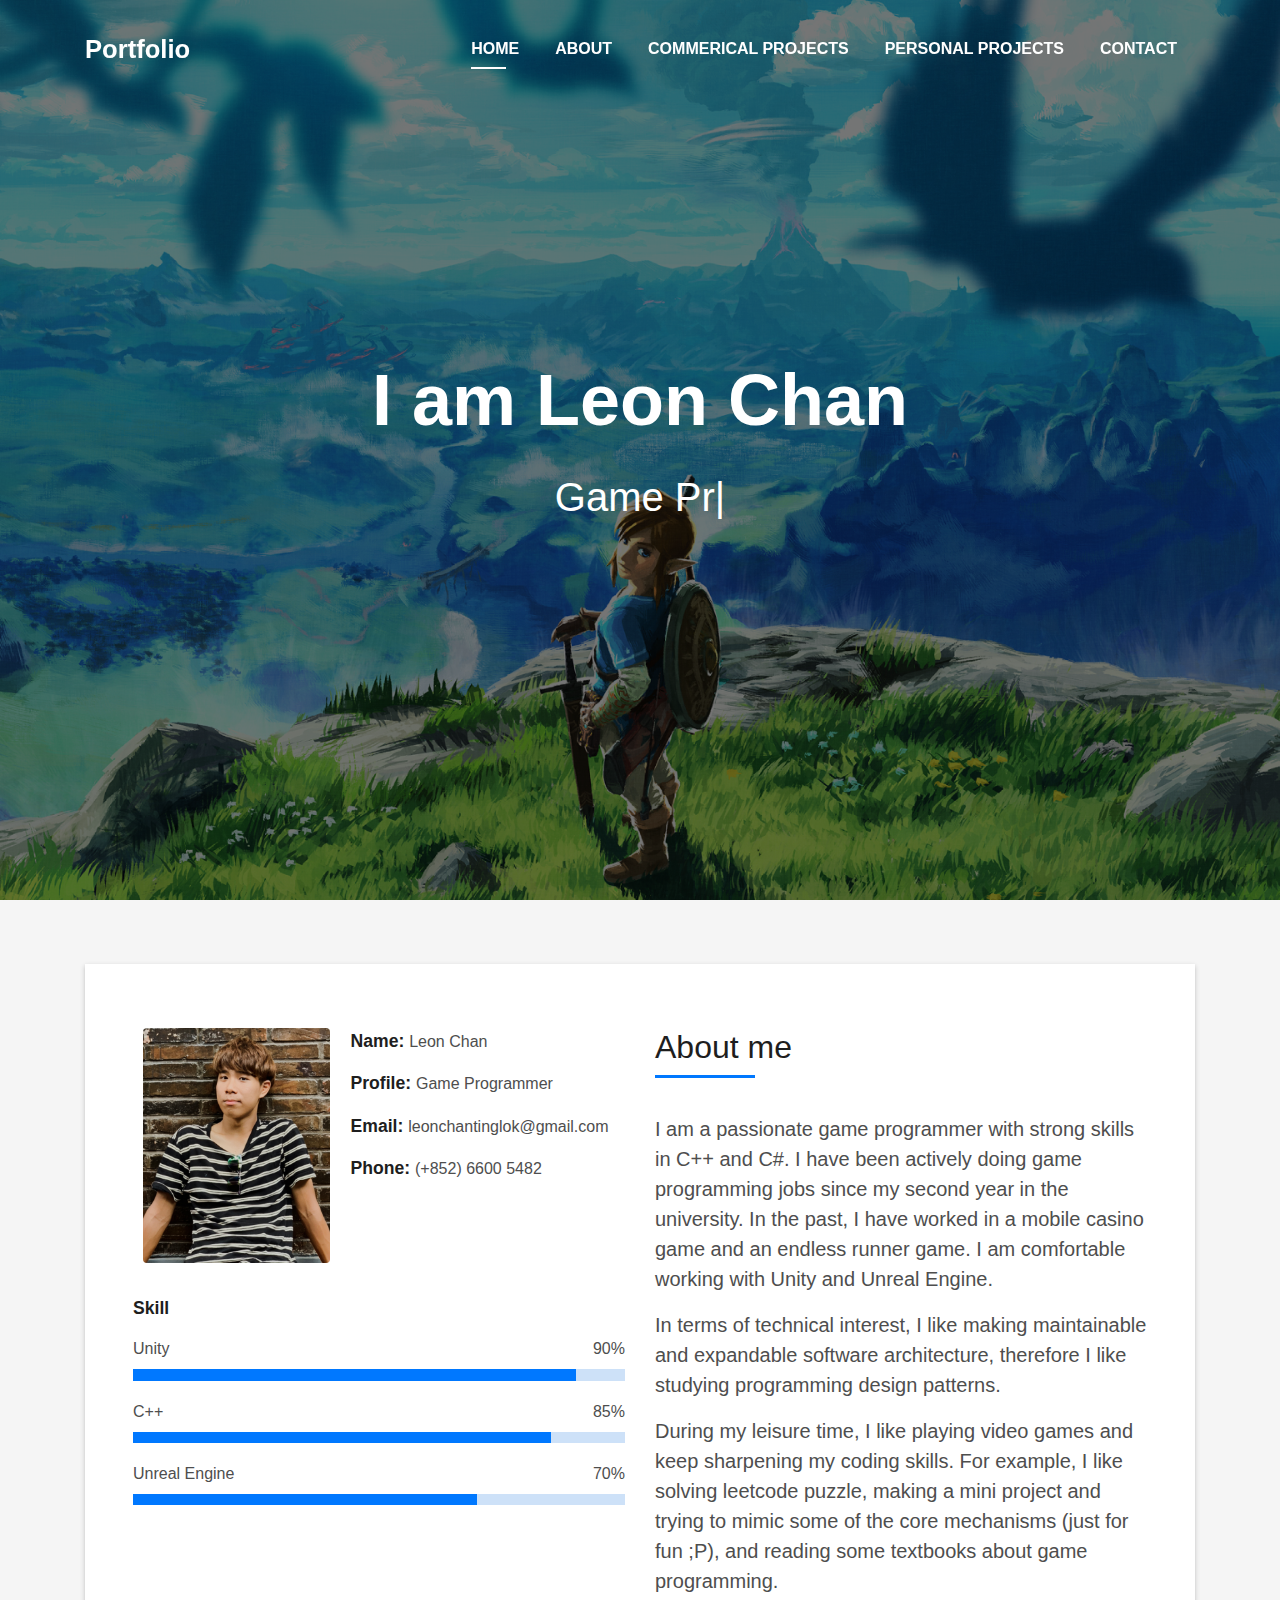
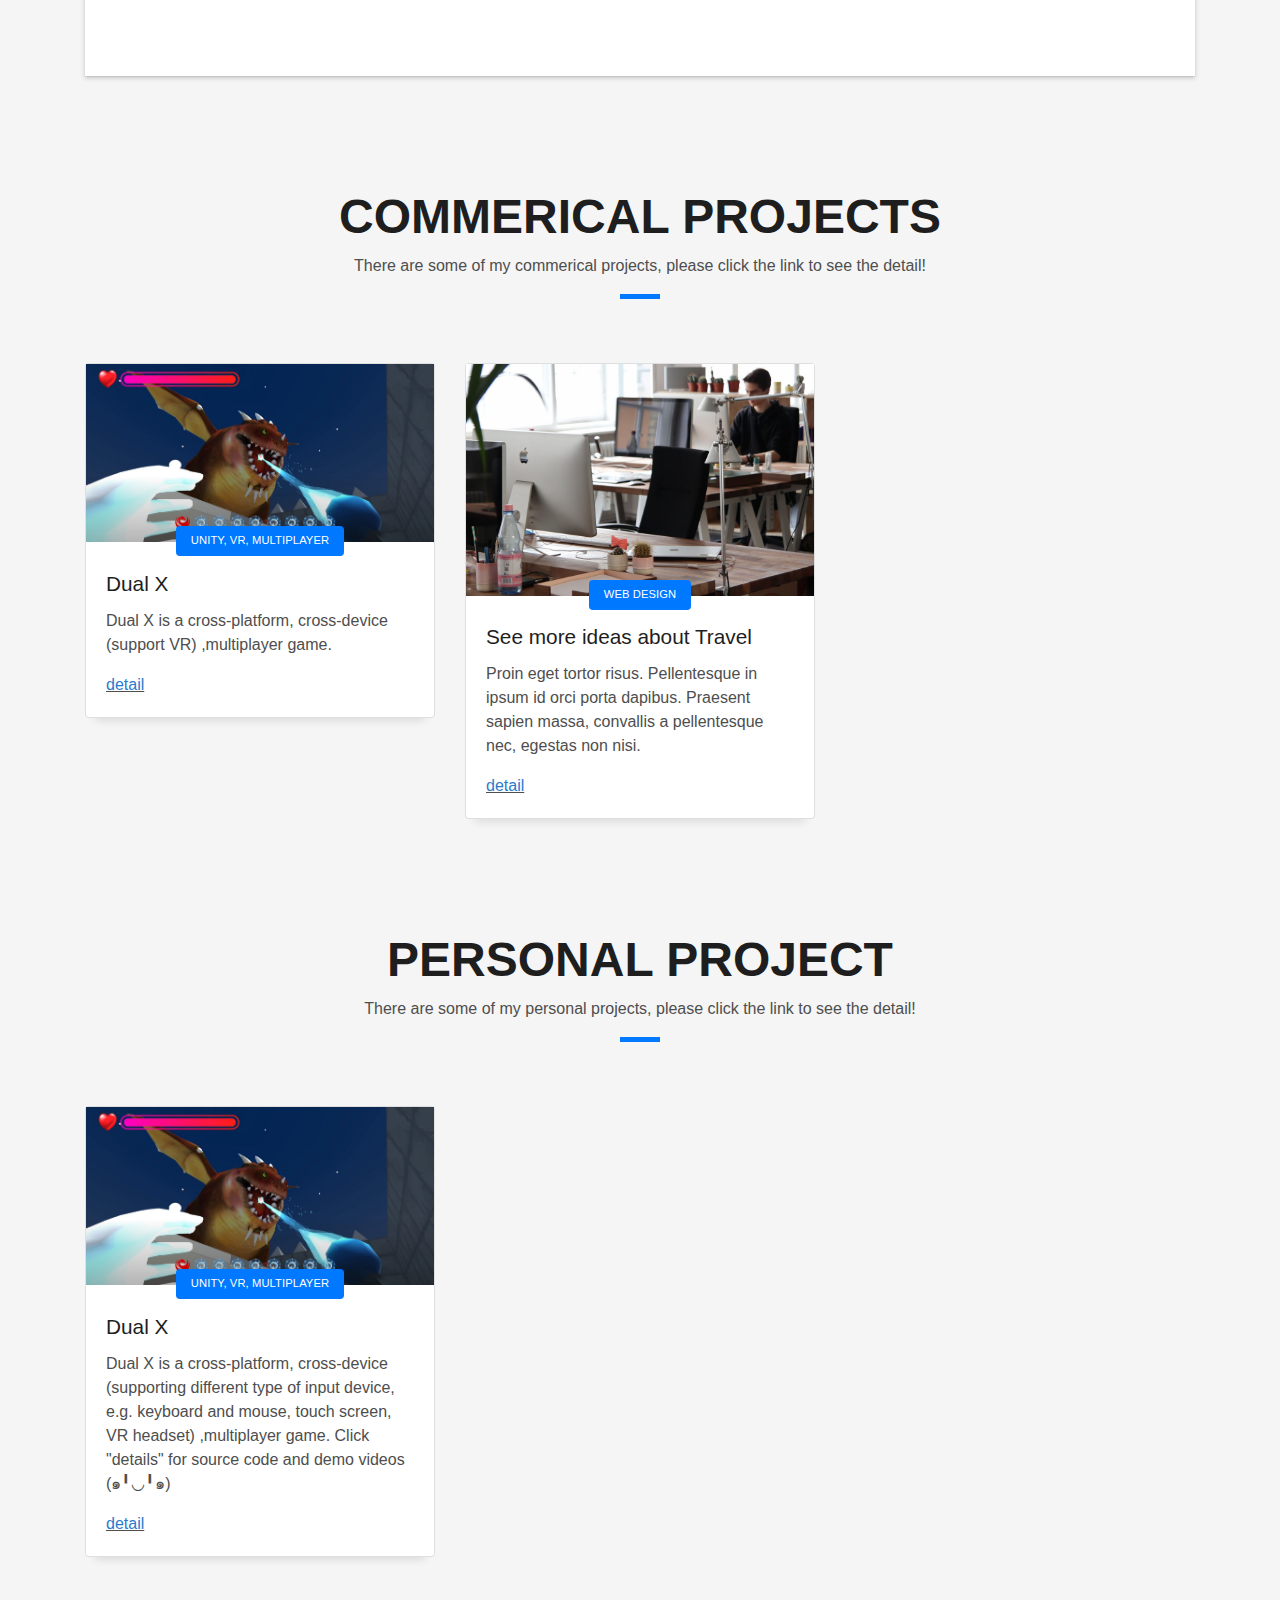
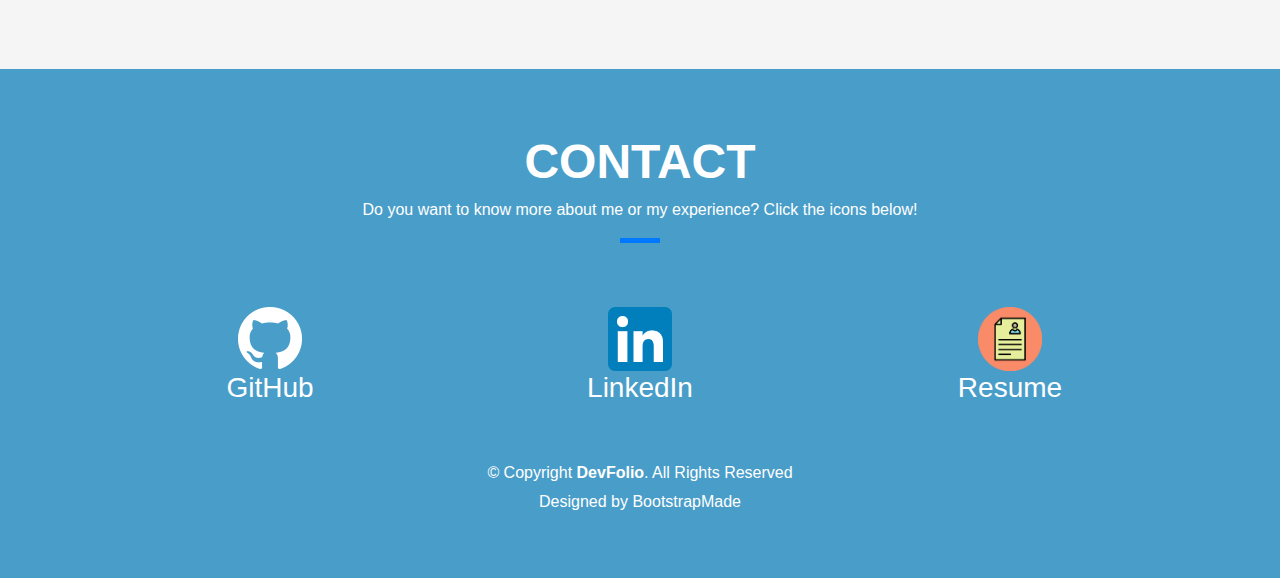
==== commit adf2f2b5: "added dual X" ====
--- a/index.html
+++ b/index.html
@@ -222,67 +222,84 @@
     </section>
 
     <!--/ Section Portfolio Star /-->
-    <section id="work" class="portfolio-mf sect-pt4 route">
-      <div class="col-sm-12">
-        <div class="title-box text-center">
-          <h3 class="title-a">Commerical Projects</h3>
-          <div class="line-mf"></div>
+    <section id="work" class="blog-mf sect-pt4 route">
+      <div class="container">
+        <div class="row">
+          <div class="col-sm-12">
+            <div class="title-box text-center">
+              <h3 class="title-a">Commerical Projects</h3>
+              <p class="subtitle-a">
+                There are some of my commerical projects, please click the link
+                to see the detail!
+              </p>
+              <div class="line-mf"></div>
+            </div>
+          </div>
+        </div>
+        <div class="row">
+          <div class="col-md-4">
+            <div class="card card-blog">
+              <div class="card-img">
+                <img src="img/Dual_X_Cover.jpeg" alt="" class="img-fluid" />
+              </div>
+              <div class="card-body">
+                <div class="card-category-box">
+                  <div class="card-category">
+                    <h6 class="category">Unity, VR, Multiplayer</h6>
+                  </div>
+                </div>
+                <h3 class="card-title">Dual X</h3>
+                <p class="card-description">
+                  Dual X is a cross-platform, cross-device (support VR)
+                  ,multiplayer game.
+                </p>
+                <u
+                  ><a
+                    style="color: rgb(42, 123, 205)"
+                    href="SubPage-DualX\Source\Dual_X.html"
+                    >detail</a
+                  ></u
+                >
+              </div>
+            </div>
+          </div>
+          <div class="col-md-4">
+            <div class="card card-blog">
+              <div class="card-img">
+                <a href="blog-single.html"
+                  ><img src="img/post-3.jpg" alt="" class="img-fluid"
+                /></a>
+              </div>
+              <div class="card-body">
+                <div class="card-category-box">
+                  <div class="card-category">
+                    <h6 class="category">Web Design</h6>
+                  </div>
+                </div>
+                <h3 class="card-title">
+                  <a href="blog-single.html">See more ideas about Travel</a>
+                </h3>
+                <p class="card-description">
+                  Proin eget tortor risus. Pellentesque in ipsum id orci porta
+                  dapibus. Praesent sapien massa, convallis a pellentesque nec,
+                  egestas non nisi.
+                </p>
+                <u
+                  ><a
+                    style="color: rgb(42, 123, 205)"
+                    href="SubPage-DualX\Source\Dual_X.html"
+                    >detail</a
+                  ></u
+                >
+              </div>
+            </div>
+          </div>
         </div>
       </div>
     </section>
     <!--/ Section Portfolio End /-->
 
     <!--/ Section Testimonials Star /-->
-    <div
-      class="testimonials paralax-mf bg-image"
-      style="background-image: url(img/overlay-bg.jpg)"
-    >
-      <div class="overlay-mf"></div>
-      <div class="container">
-        <div class="row">
-          <div class="col-md-12">
-            <div id="testimonial-mf" class="owl-carousel owl-theme">
-              <div class="testimonial-box">
-                <div class="author-test">
-                  <img
-                    src="img/testimonial-2.jpg"
-                    alt=""
-                    class="rounded-circle b-shadow-a"
-                  />
-                  <span class="author">Xavi Alonso</span>
-                </div>
-                <div class="content-test">
-                  <p class="description lead">
-                    Curabitur arcu erat, accumsan id imperdiet et, porttitor at
-                    sem. Lorem ipsum dolor sit amet, consectetur adipiscing
-                    elit.
-                  </p>
-                  <span class="comit"><i class="fa fa-quote-right"></i></span>
-                </div>
-              </div>
-              <div class="testimonial-box">
-                <div class="author-test">
-                  <img
-                    src="img/testimonial-4.jpg"
-                    alt=""
-                    class="rounded-circle b-shadow-a"
-                  />
-                  <span class="author">Marta Socrate</span>
-                </div>
-                <div class="content-test">
-                  <p class="description lead">
-                    Curabitur arcu erat, accumsan id imperdiet et, porttitor at
-                    sem. Lorem ipsum dolor sit amet, consectetur adipiscing
-                    elit.
-                  </p>
-                  <span class="comit"><i class="fa fa-quote-right"></i></span>
-                </div>
-              </div>
-            </div>
-          </div>
-        </div>
-      </div>
-    </div>
 
     <!--/ Section Blog Star /-->
     <section id="blog" class="blog-mf sect-pt4 route">
@@ -292,7 +309,8 @@
             <div class="title-box text-center">
               <h3 class="title-a">Personal Project</h3>
               <p class="subtitle-a">
-                Lorem ipsum, dolor sit amet consectetur adipisicing elit.
+                There are some of my personal projects, please click the link to
+                see the detail!
               </p>
               <div class="line-mf"></div>
             </div>
@@ -302,9 +320,7 @@
           <div class="col-md-4">
             <div class="card card-blog">
               <div class="card-img">
-                <a href="blog-single.html"
-                  ><img src="img/post-2.jpg" alt="" class="img-fluid"
-                /></a>
+                <img src="img/Dual_X_Cover.jpeg" alt="" class="img-fluid" />
               </div>
               <div class="card-body">
                 <div class="card-category-box">
@@ -312,20 +328,24 @@
                     <h6 class="category">Unity, VR, Multiplayer</h6>
                   </div>
                 </div>
-                <h3 class="card-title">
-                  <a href="SubPage-DualX\Source\index.html"
-                    >Take a look at my
-                  </a>
-                </h3>
+                <h3 class="card-title">Dual X</h3>
                 <p class="card-description">
-                  Proin eget tortor risus. Pellentesque in ipsum id orci porta
-                  dapibus. Praesent sapien massa, convallis a pellentesque nec,
-                  egestas non nisi.
+                  Dual X is a cross-platform, cross-device (supporting different
+                  type of input device, e.g. keyboard and mouse, touch screen,
+                  VR headset) ,multiplayer game. Click "details" for source code
+                  and demo videos (๑╹◡╹๑)
                 </p>
-              </div>
-            </div>
-          </div>
-          <div class="col-md-4">
+                <u
+                  ><a
+                    style="color: rgb(42, 123, 205)"
+                    href="SubPage-DualX\Source\Dual_X.html"
+                    >detail</a
+                  ></u
+                >
+              </div>
+            </div>
+          </div>
+          <!-- <div class="col-md-4">
             <div class="card card-blog">
               <div class="card-img">
                 <a href="blog-single.html"
@@ -346,24 +366,16 @@
                   dapibus. Praesent sapien massa, convallis a pellentesque nec,
                   egestas non nisi.
                 </p>
-              </div>
-              <div class="card-footer">
-                <div class="post-author">
-                  <a href="#">
-                    <img
-                      src="img/testimonial-2.jpg"
-                      alt=""
-                      class="avatar rounded-circle"
-                    />
-                    <span class="author">Morgan Freeman</span>
-                  </a>
-                </div>
-                <div class="post-date">
-                  <span class="ion-ios-clock-outline"></span> 10 min
-                </div>
-              </div>
-            </div>
-          </div>
+                <u
+                  ><a
+                    style="color: rgb(42, 123, 205)"
+                    href="SubPage-DualX\Source\Dual_X.html"
+                    >detail</a
+                  ></u
+                >
+              </div>
+            </div>
+          </div> -->
         </div>
       </div>
     </section>
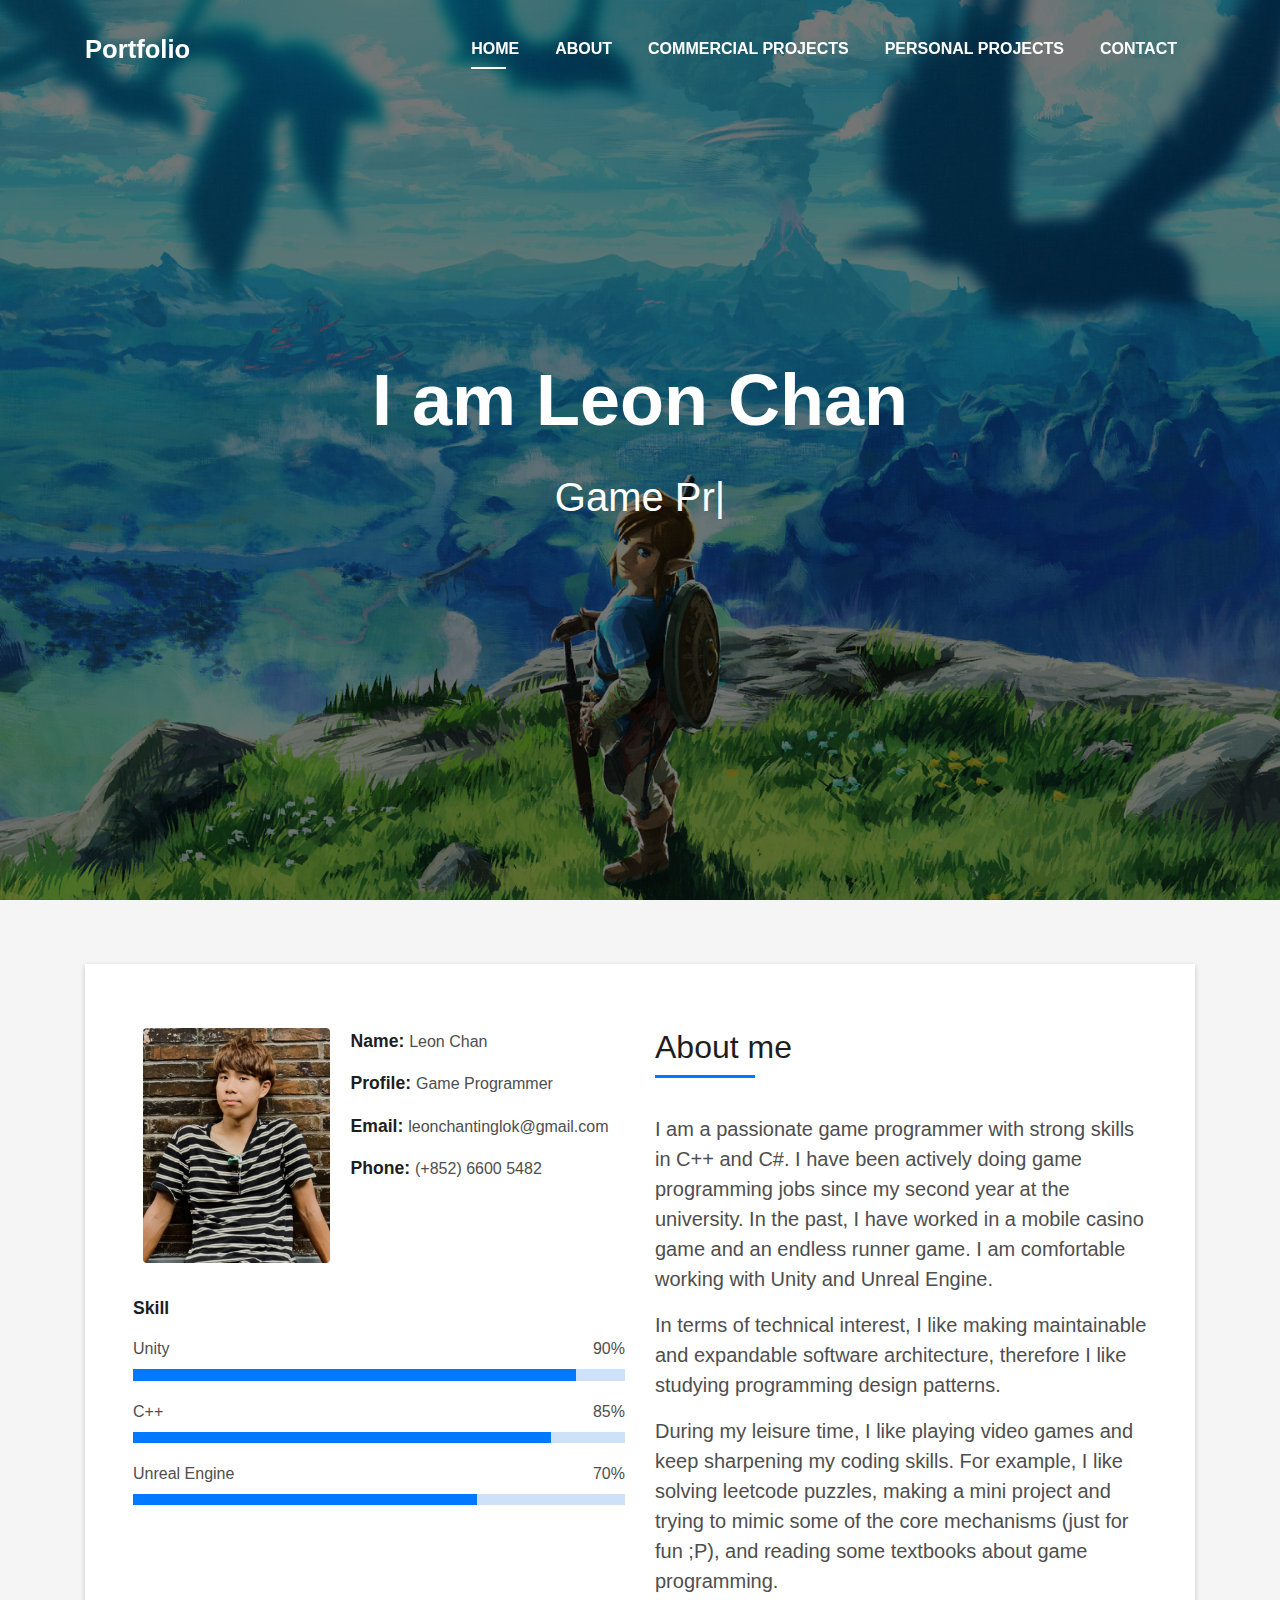
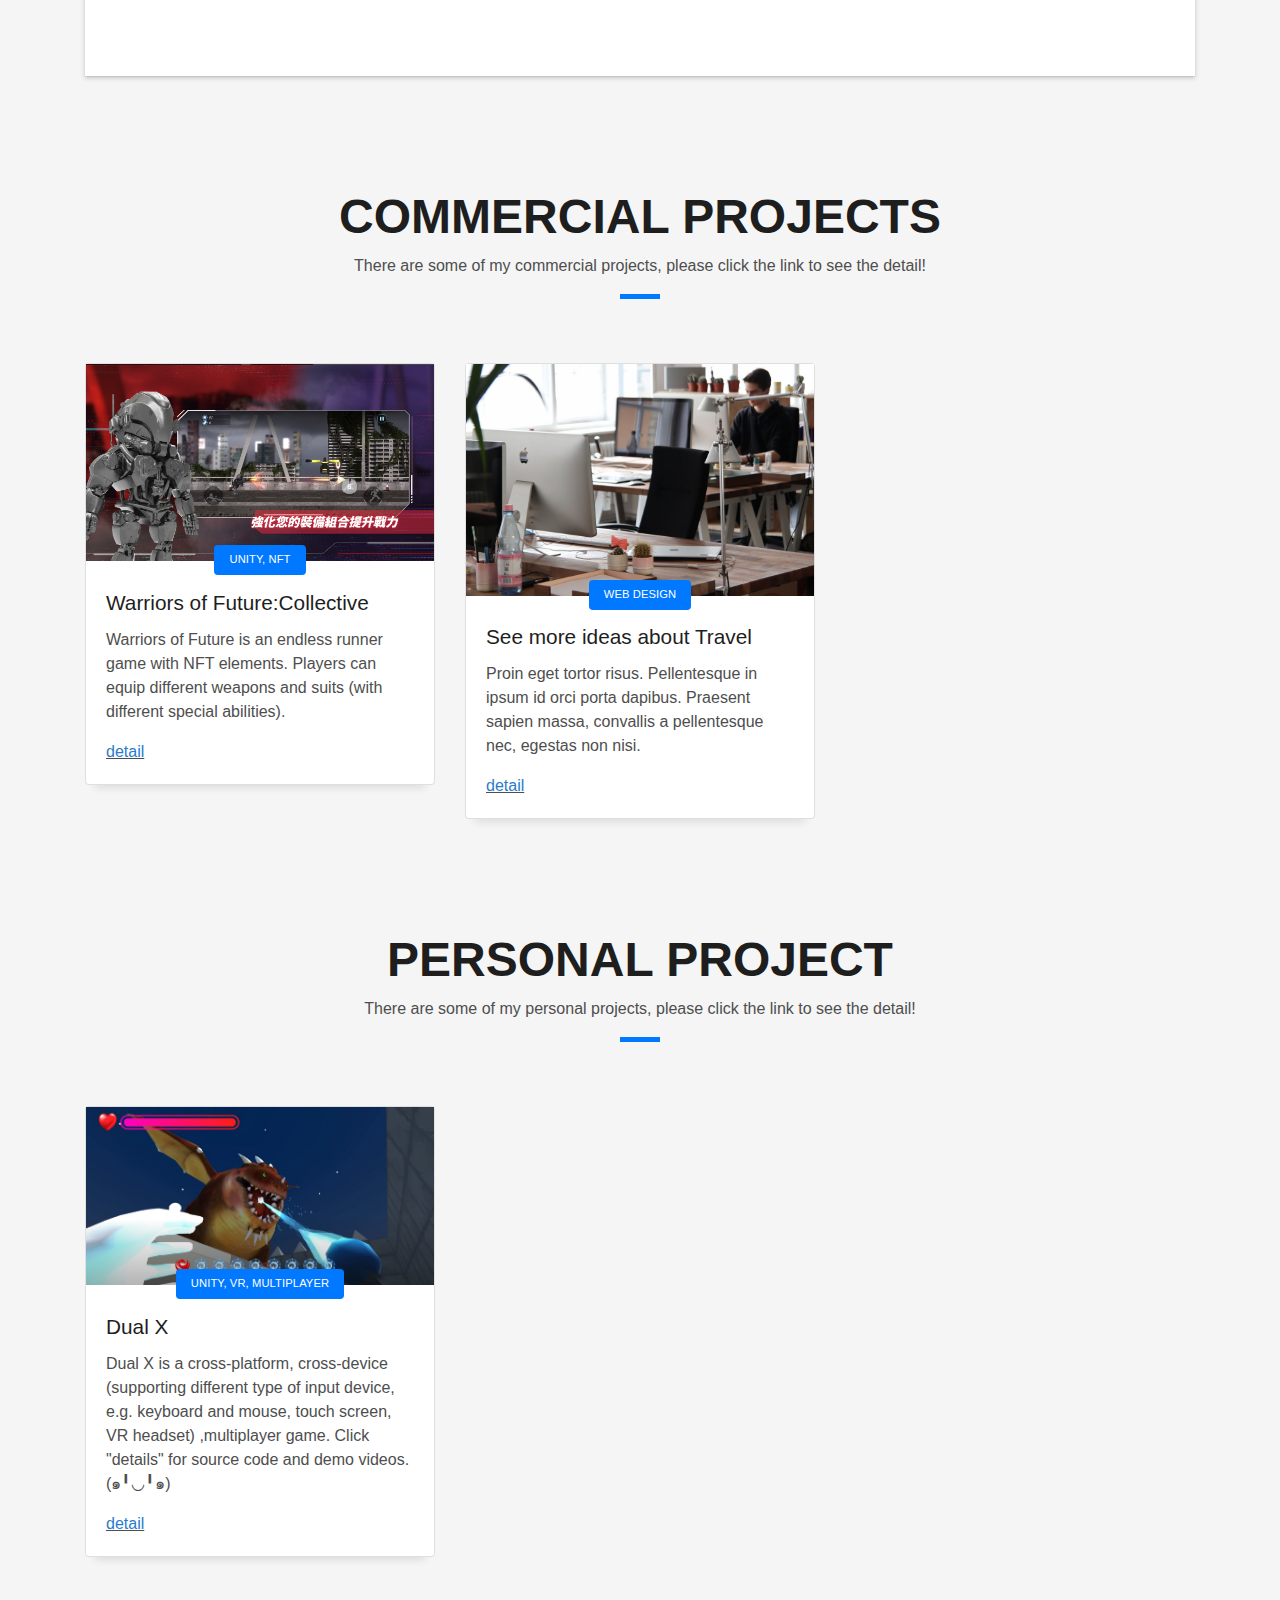
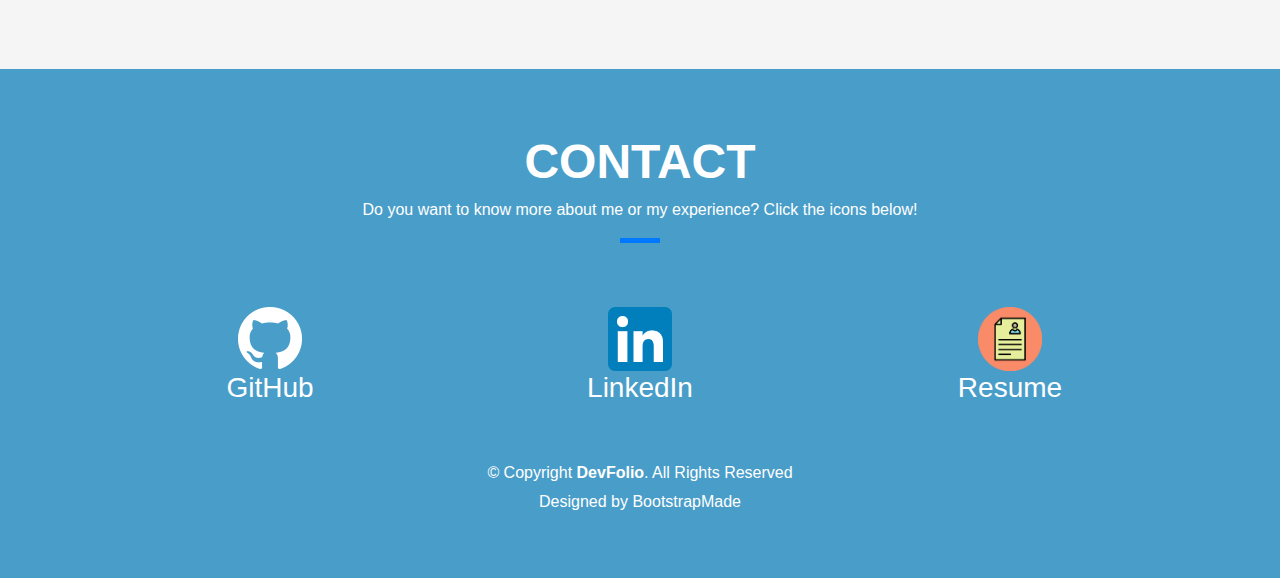
==== commit 65cb7073: "added wof" ====
--- a/index.html
+++ b/index.html
@@ -65,7 +65,7 @@
               <a class="nav-link js-scroll" href="#about">About</a>
             </li>
             <li class="nav-item">
-              <a class="nav-link js-scroll" href="#work">Commerical Projects</a>
+              <a class="nav-link js-scroll" href="#work">Commercial Projects</a>
             </li>
             <li class="nav-item">
               <a class="nav-link js-scroll" href="#blog">Personal Projects</a>
@@ -195,7 +195,7 @@
                     <p class="lead">
                       I am a passionate game programmer with strong skills in
                       C++ and C#. I have been actively doing game programming
-                      jobs since my second year in the university. In the past,
+                      jobs since my second year at the university. In the past,
                       I have worked in a mobile casino game and an endless
                       runner game. I am comfortable working with Unity and
                       Unreal Engine.
@@ -208,7 +208,7 @@
                     <p class="lead">
                       During my leisure time, I like playing video games and
                       keep sharpening my coding skills. For example, I like
-                      solving leetcode puzzle, making a mini project and trying
+                      solving leetcode puzzles, making a mini project and trying
                       to mimic some of the core mechanisms (just for fun ;P),
                       and reading some textbooks about game programming.
                     </p>
@@ -227,9 +227,9 @@
         <div class="row">
           <div class="col-sm-12">
             <div class="title-box text-center">
-              <h3 class="title-a">Commerical Projects</h3>
+              <h3 class="title-a">commercial Projects</h3>
               <p class="subtitle-a">
-                There are some of my commerical projects, please click the link
+                There are some of my commercial projects, please click the link
                 to see the detail!
               </p>
               <div class="line-mf"></div>
@@ -240,23 +240,24 @@
           <div class="col-md-4">
             <div class="card card-blog">
               <div class="card-img">
-                <img src="img/Dual_X_Cover.jpeg" alt="" class="img-fluid" />
+                <img src="img/WoF_Cover.png" alt="" class="img-fluid" />
               </div>
               <div class="card-body">
                 <div class="card-category-box">
                   <div class="card-category">
-                    <h6 class="category">Unity, VR, Multiplayer</h6>
-                  </div>
-                </div>
-                <h3 class="card-title">Dual X</h3>
+                    <h6 class="category">Unity, NFT</h6>
+                  </div>
+                </div>
+                <h3 class="card-title">Warriors of Future:Collective</h3>
                 <p class="card-description">
-                  Dual X is a cross-platform, cross-device (support VR)
-                  ,multiplayer game.
+                  Warriors of Future is an endless runner game with NFT
+                  elements. Players can equip different weapons and suits (with
+                  different special abilities).
                 </p>
                 <u
                   ><a
                     style="color: rgb(42, 123, 205)"
-                    href="SubPage-DualX\Source\Dual_X.html"
+                    href="https://blue-machine-54f.notion.site/Warriors-of-Future-Collective-2cca71cbfc504023b0385a537392b2c5"
                     >detail</a
                   ></u
                 >
@@ -333,7 +334,7 @@
                   Dual X is a cross-platform, cross-device (supporting different
                   type of input device, e.g. keyboard and mouse, touch screen,
                   VR headset) ,multiplayer game. Click "details" for source code
-                  and demo videos (๑╹◡╹๑)
+                  and demo videos. (๑╹◡╹๑)
                 </p>
                 <u
                   ><a
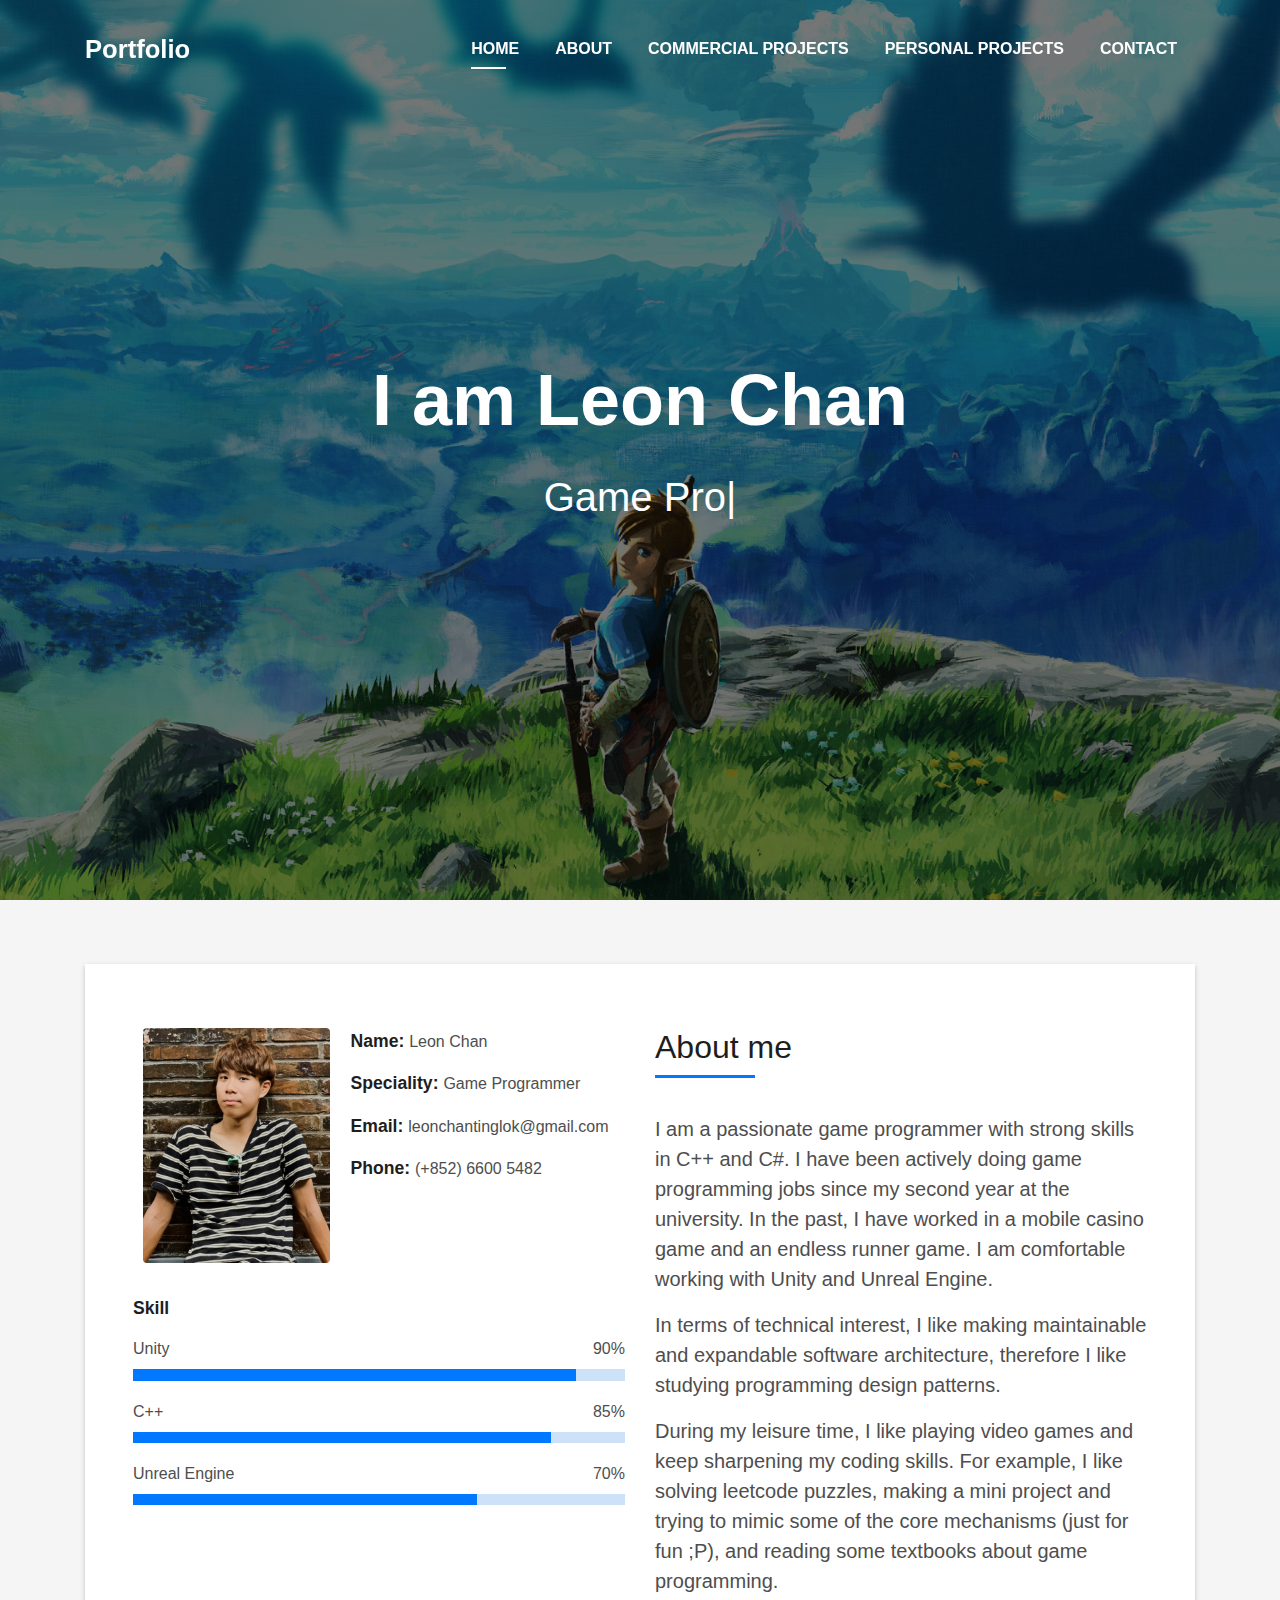
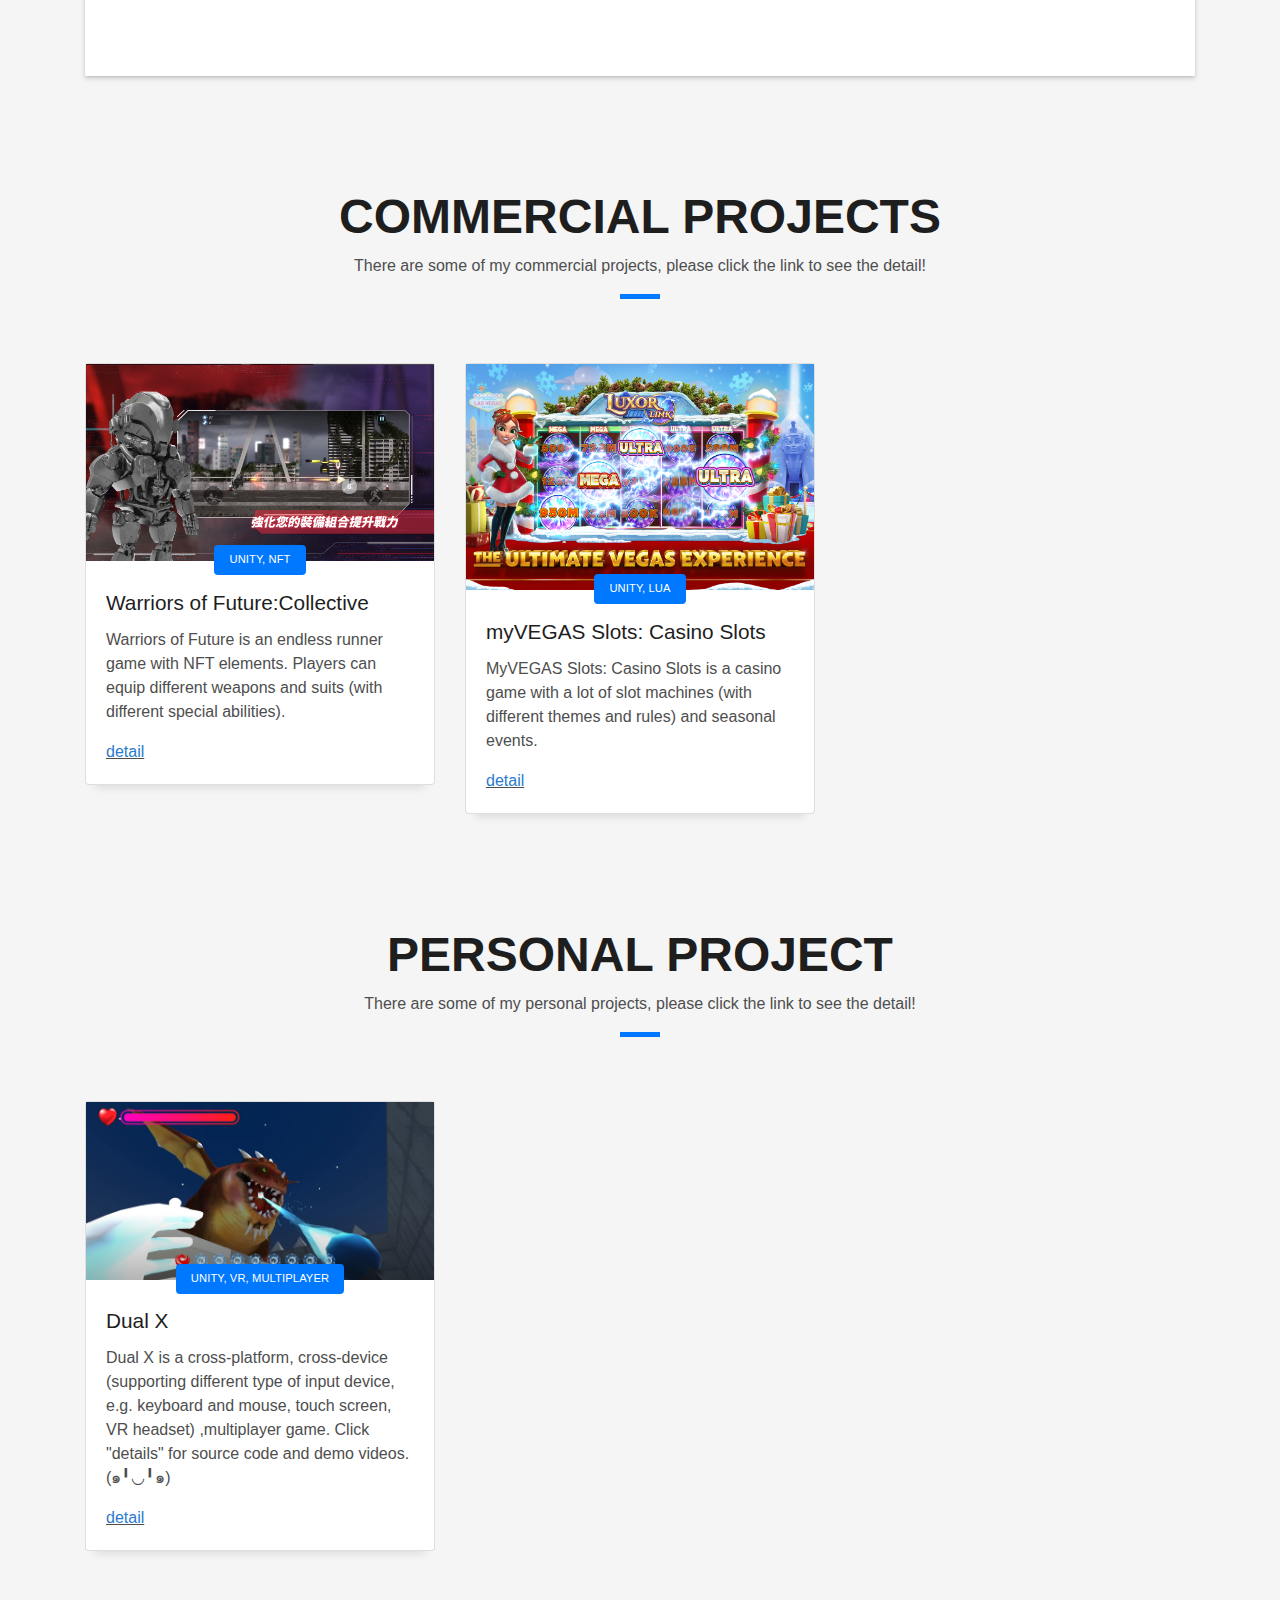
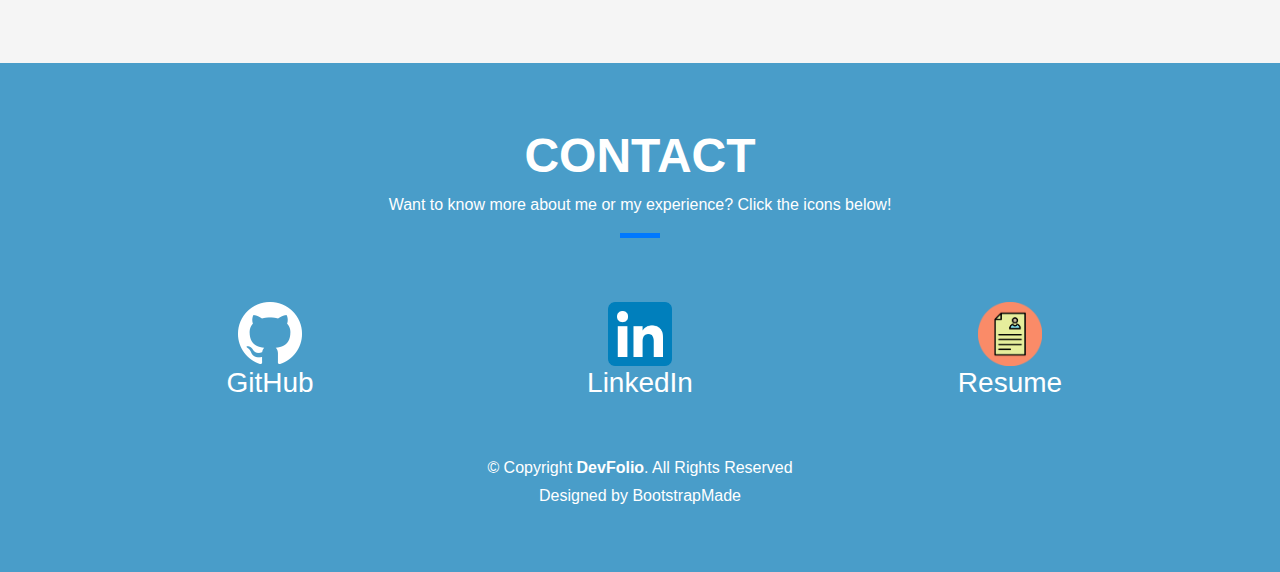
==== commit 0faf0f07: "added my vegas" ====
--- a/index.html
+++ b/index.html
@@ -127,7 +127,7 @@
                           <span>Leon Chan</span>
                         </p>
                         <p>
-                          <span class="title-s">Profile: </span>
+                          <span class="title-s">Speciality: </span>
                           <span>Game Programmer</span>
                         </p>
                         <p>
@@ -248,7 +248,12 @@
                     <h6 class="category">Unity, NFT</h6>
                   </div>
                 </div>
-                <h3 class="card-title">Warriors of Future:Collective</h3>
+                <h3 class="card-title">
+                  <a
+                    href="https://apps.apple.com/hk/app/warriors-of-future-collective/id1636854067?l=en"
+                    >Warriors of Future:Collective</a
+                  >
+                </h3>
                 <p class="card-description">
                   Warriors of Future is an endless runner game with NFT
                   elements. Players can equip different weapons and suits (with
@@ -265,6 +270,89 @@
             </div>
           </div>
           <div class="col-md-4">
+            <div class="card card-blog">
+              <div class="card-img">
+                <img src="img/myVegas_Cover.png" alt="" class="img-fluid" />
+              </div>
+              <div class="card-body">
+                <div class="card-category-box">
+                  <div class="card-category">
+                    <h6 class="category">Unity, LUA</h6>
+                  </div>
+                </div>
+                <h3 class="card-title">
+                  <a
+                    href="https://apps.apple.com/us/app/myvegas-slots-casino-slots/id714508224"
+                    >myVEGAS Slots: Casino Slots</a
+                  >
+                </h3>
+                <p class="card-description">
+                  MyVEGAS Slots: Casino Slots is a casino game with a lot of
+                  slot machines (with different themes and rules) and seasonal
+                  events.
+                </p>
+                <u
+                  ><a
+                    style="color: rgb(42, 123, 205)"
+                    href="https://blue-machine-54f.notion.site/MyVEGAS-Slots-Casino-Slots-860ba315e3dc47cd8cf7c72546e5b7a6"
+                    >detail</a
+                  ></u
+                >
+              </div>
+            </div>
+          </div>
+        </div>
+      </div>
+    </section>
+    <!--/ Section Portfolio End /-->
+
+    <!--/ Section Testimonials Star /-->
+
+    <!--/ Section Blog Star /-->
+    <section id="blog" class="blog-mf sect-pt4 route">
+      <div class="container">
+        <div class="row">
+          <div class="col-sm-12">
+            <div class="title-box text-center">
+              <h3 class="title-a">Personal Project</h3>
+              <p class="subtitle-a">
+                There are some of my personal projects, please click the link to
+                see the detail!
+              </p>
+              <div class="line-mf"></div>
+            </div>
+          </div>
+        </div>
+        <div class="row">
+          <div class="col-md-4">
+            <div class="card card-blog">
+              <div class="card-img">
+                <img src="img/Dual_X_Cover.jpeg" alt="" class="img-fluid" />
+              </div>
+              <div class="card-body">
+                <div class="card-category-box">
+                  <div class="card-category">
+                    <h6 class="category">Unity, VR, Multiplayer</h6>
+                  </div>
+                </div>
+                <h3 class="card-title">Dual X</h3>
+                <p class="card-description">
+                  Dual X is a cross-platform, cross-device (supporting different
+                  type of input device, e.g. keyboard and mouse, touch screen,
+                  VR headset) ,multiplayer game. Click "details" for source code
+                  and demo videos. (๑╹◡╹๑)
+                </p>
+                <u
+                  ><a
+                    style="color: rgb(42, 123, 205)"
+                    href="SubPage-DualX\Source\Dual_X.html"
+                    >detail</a
+                  ></u
+                >
+              </div>
+            </div>
+          </div>
+          <!-- <div class="col-md-4">
             <div class="card card-blog">
               <div class="card-img">
                 <a href="blog-single.html"
@@ -294,88 +382,6 @@
                 >
               </div>
             </div>
-          </div>
-        </div>
-      </div>
-    </section>
-    <!--/ Section Portfolio End /-->
-
-    <!--/ Section Testimonials Star /-->
-
-    <!--/ Section Blog Star /-->
-    <section id="blog" class="blog-mf sect-pt4 route">
-      <div class="container">
-        <div class="row">
-          <div class="col-sm-12">
-            <div class="title-box text-center">
-              <h3 class="title-a">Personal Project</h3>
-              <p class="subtitle-a">
-                There are some of my personal projects, please click the link to
-                see the detail!
-              </p>
-              <div class="line-mf"></div>
-            </div>
-          </div>
-        </div>
-        <div class="row">
-          <div class="col-md-4">
-            <div class="card card-blog">
-              <div class="card-img">
-                <img src="img/Dual_X_Cover.jpeg" alt="" class="img-fluid" />
-              </div>
-              <div class="card-body">
-                <div class="card-category-box">
-                  <div class="card-category">
-                    <h6 class="category">Unity, VR, Multiplayer</h6>
-                  </div>
-                </div>
-                <h3 class="card-title">Dual X</h3>
-                <p class="card-description">
-                  Dual X is a cross-platform, cross-device (supporting different
-                  type of input device, e.g. keyboard and mouse, touch screen,
-                  VR headset) ,multiplayer game. Click "details" for source code
-                  and demo videos. (๑╹◡╹๑)
-                </p>
-                <u
-                  ><a
-                    style="color: rgb(42, 123, 205)"
-                    href="SubPage-DualX\Source\Dual_X.html"
-                    >detail</a
-                  ></u
-                >
-              </div>
-            </div>
-          </div>
-          <!-- <div class="col-md-4">
-            <div class="card card-blog">
-              <div class="card-img">
-                <a href="blog-single.html"
-                  ><img src="img/post-3.jpg" alt="" class="img-fluid"
-                /></a>
-              </div>
-              <div class="card-body">
-                <div class="card-category-box">
-                  <div class="card-category">
-                    <h6 class="category">Web Design</h6>
-                  </div>
-                </div>
-                <h3 class="card-title">
-                  <a href="blog-single.html">See more ideas about Travel</a>
-                </h3>
-                <p class="card-description">
-                  Proin eget tortor risus. Pellentesque in ipsum id orci porta
-                  dapibus. Praesent sapien massa, convallis a pellentesque nec,
-                  egestas non nisi.
-                </p>
-                <u
-                  ><a
-                    style="color: rgb(42, 123, 205)"
-                    href="SubPage-DualX\Source\Dual_X.html"
-                    >detail</a
-                  ></u
-                >
-              </div>
-            </div>
           </div> -->
         </div>
       </div>
@@ -395,8 +401,8 @@
             <div class="title-box text-center">
               <h3 class="title-a" style="color: white">Contact</h3>
               <p class="subtitle-a" style="color: white">
-                Do you want to know more about me or my experience? Click the
-                icons below!
+                Want to know more about me or my experience? Click the icons
+                below!
               </p>
               <div class="line-mf"></div>
             </div>
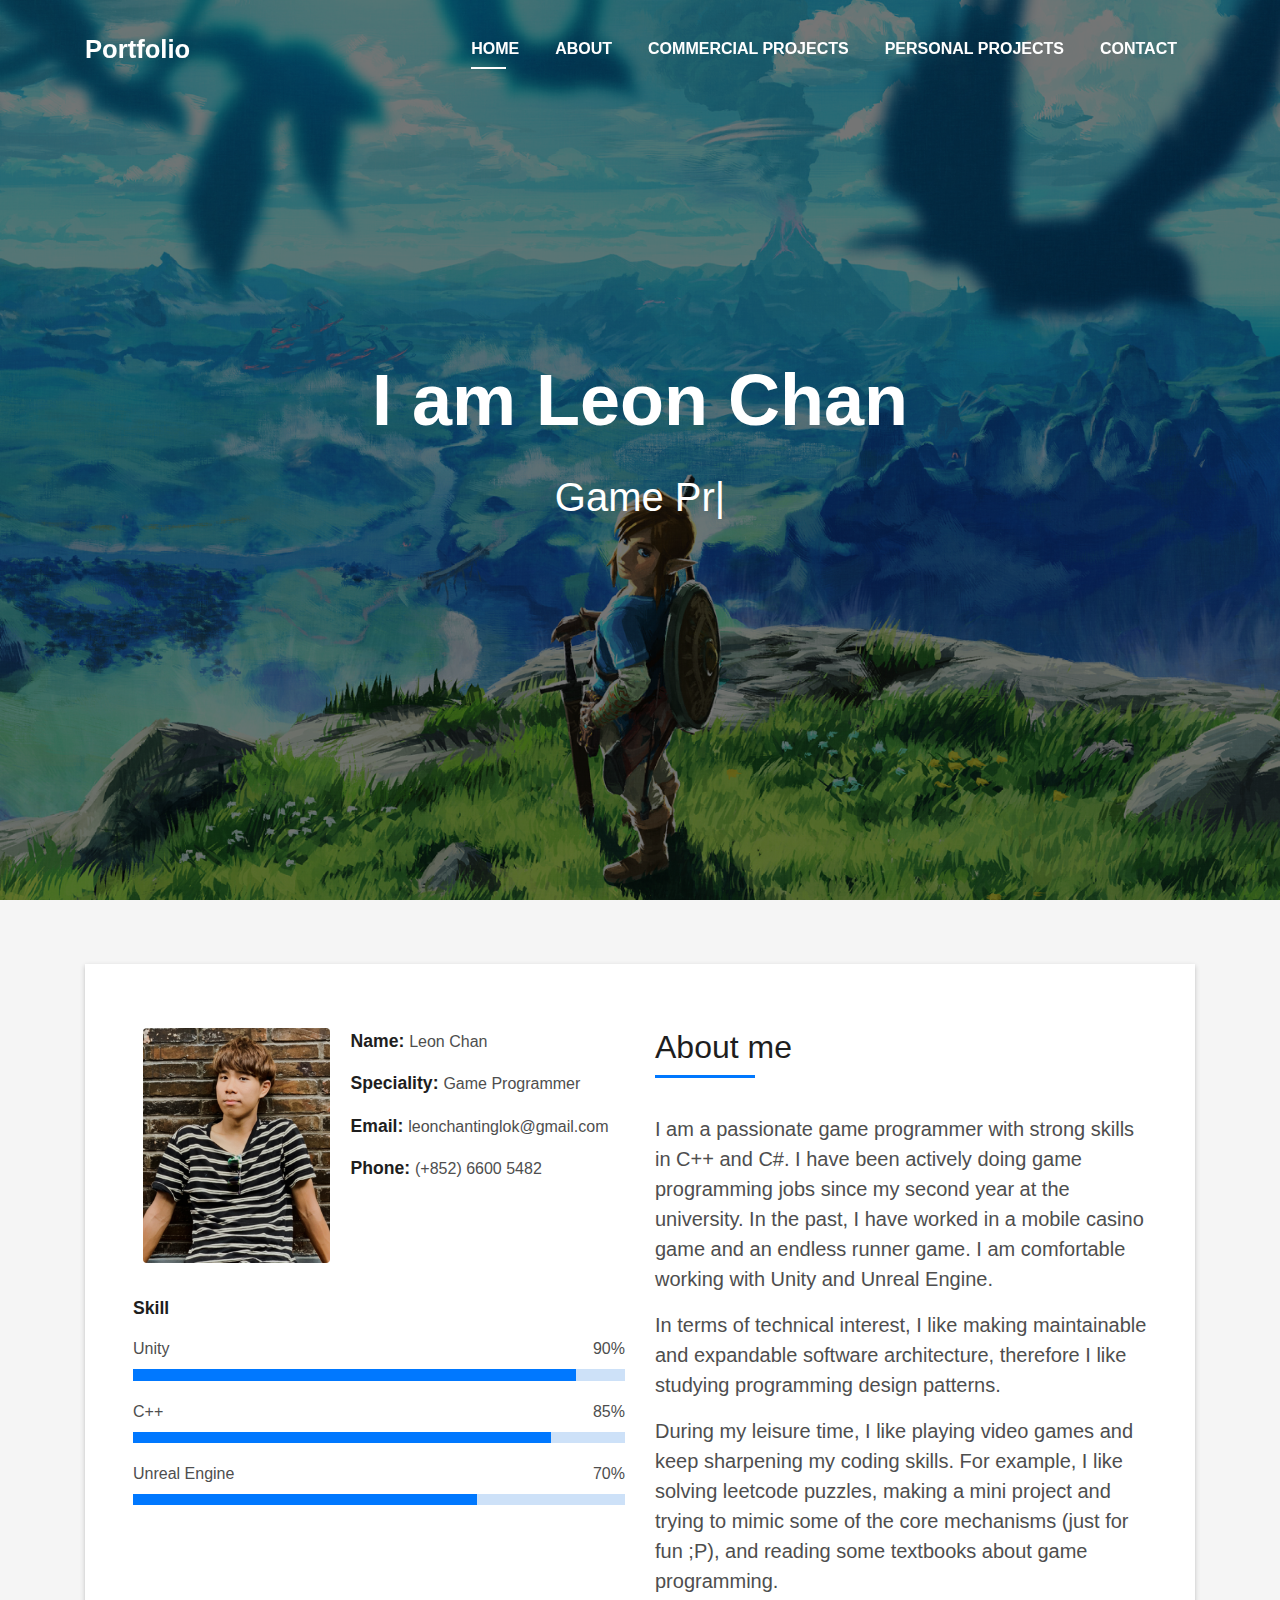
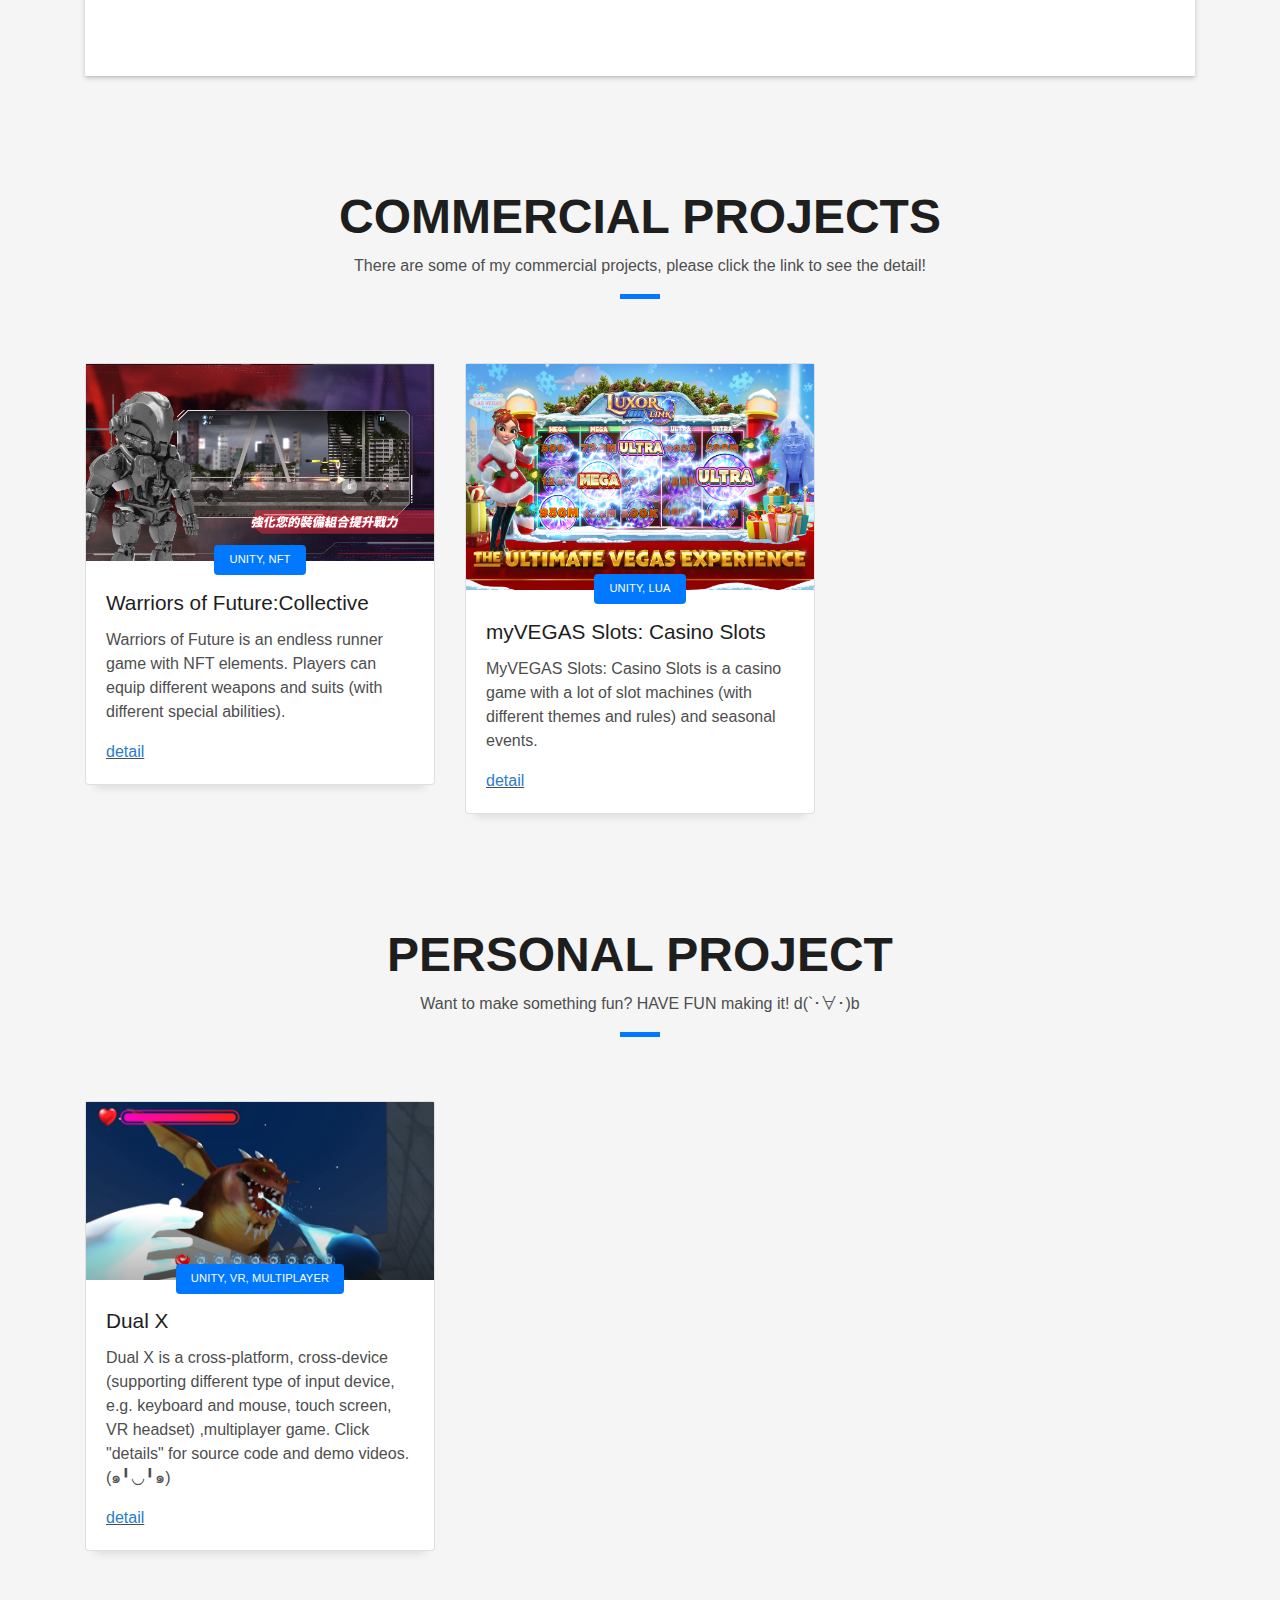
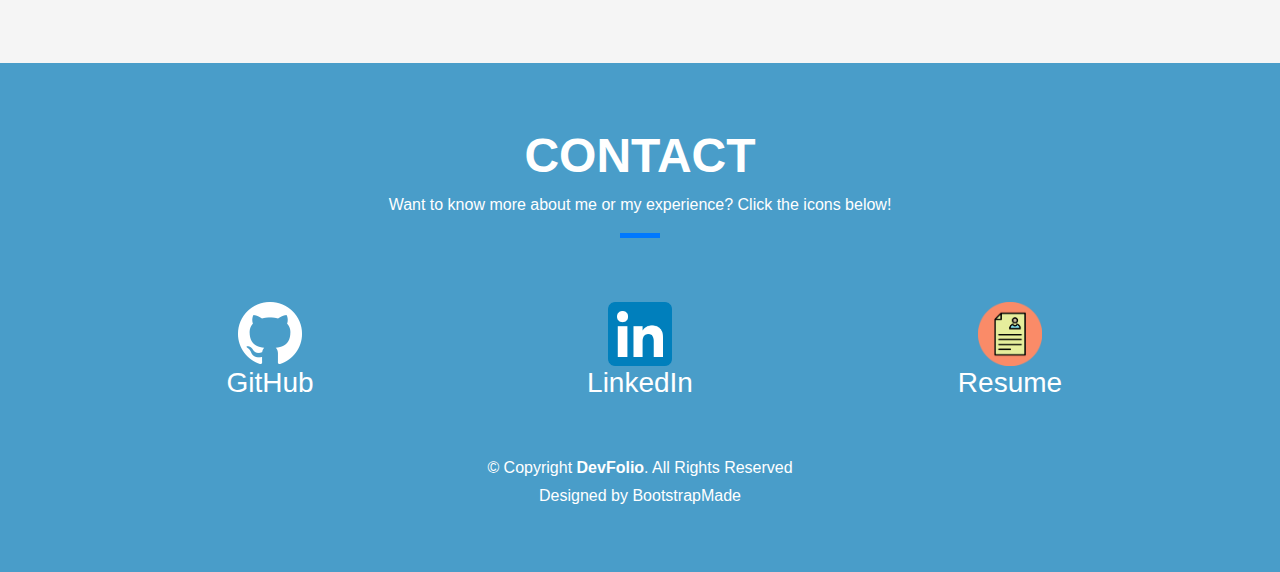
==== commit 56cf35e8: "content update" ====
--- a/index.html
+++ b/index.html
@@ -316,8 +316,7 @@
             <div class="title-box text-center">
               <h3 class="title-a">Personal Project</h3>
               <p class="subtitle-a">
-                There are some of my personal projects, please click the link to
-                see the detail!
+                Want to make something fun? HAVE FUN making it! d(`･∀･)b
               </p>
               <div class="line-mf"></div>
             </div>
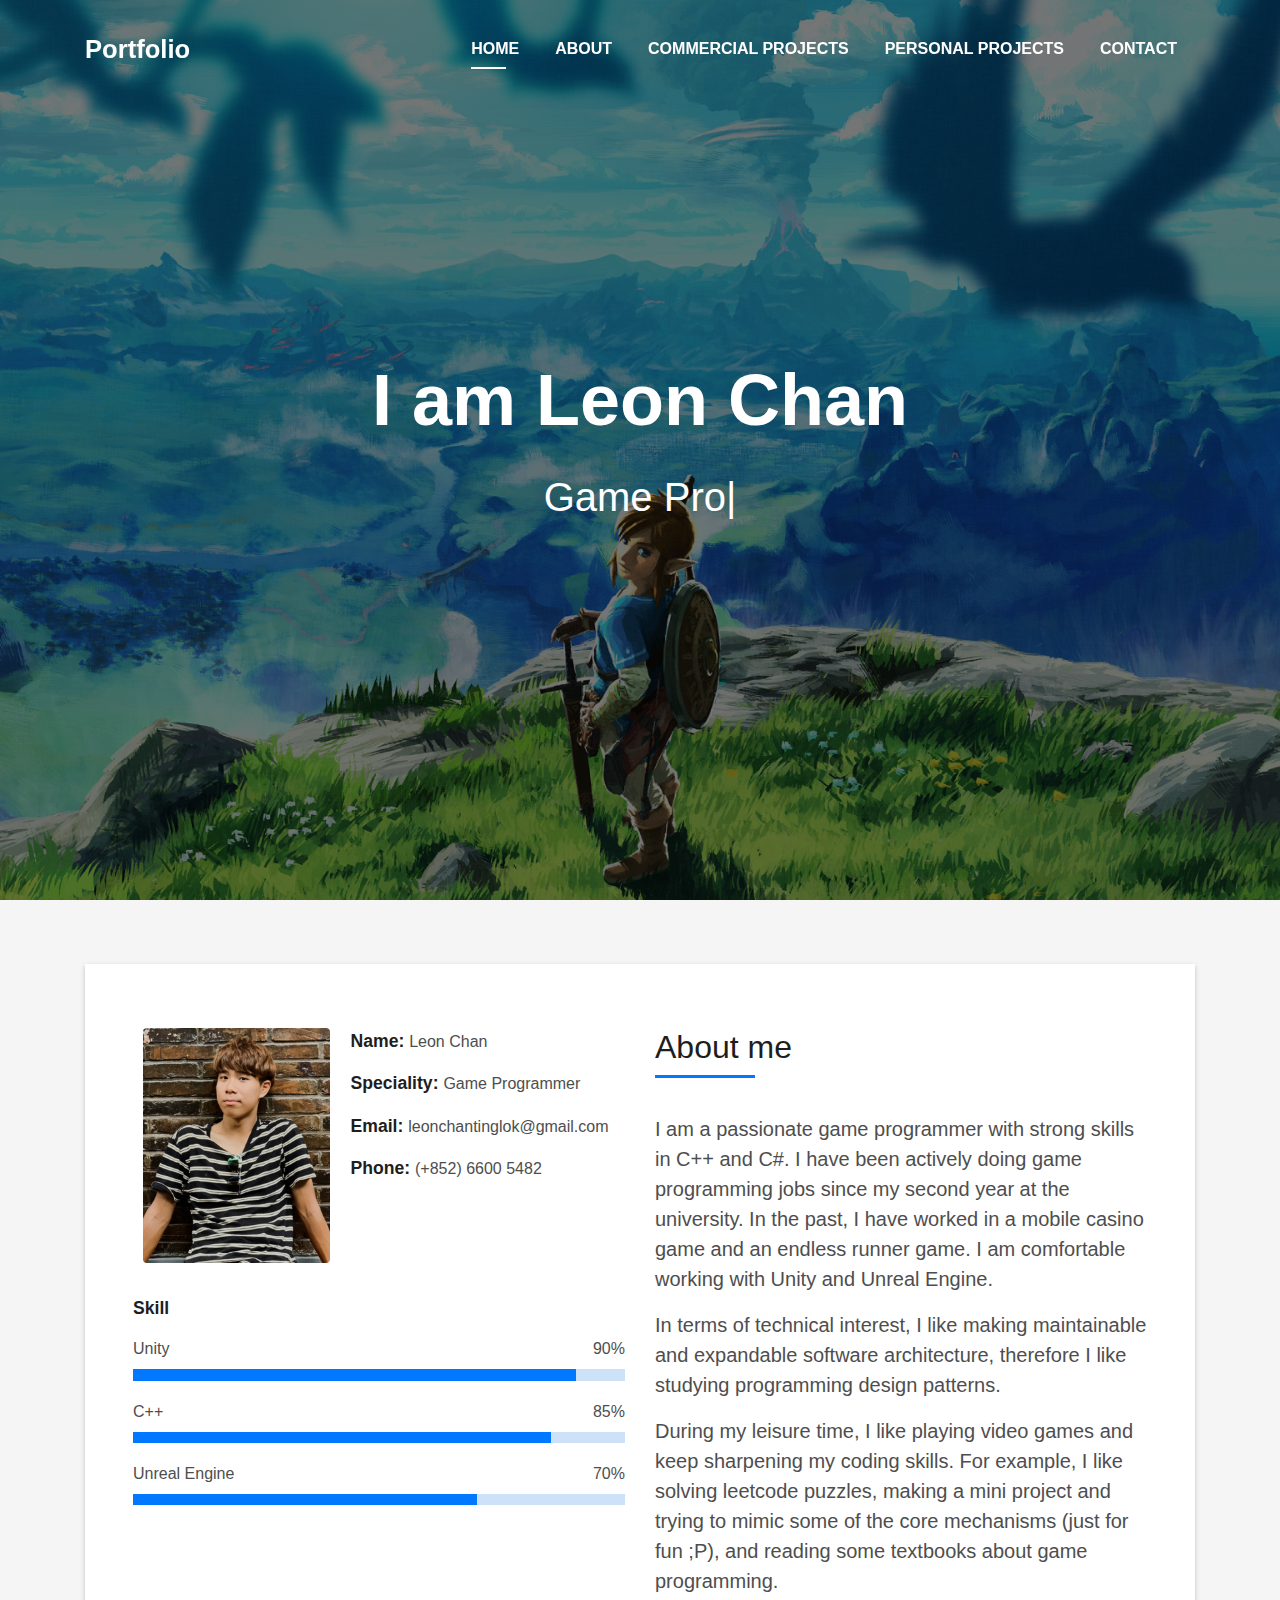
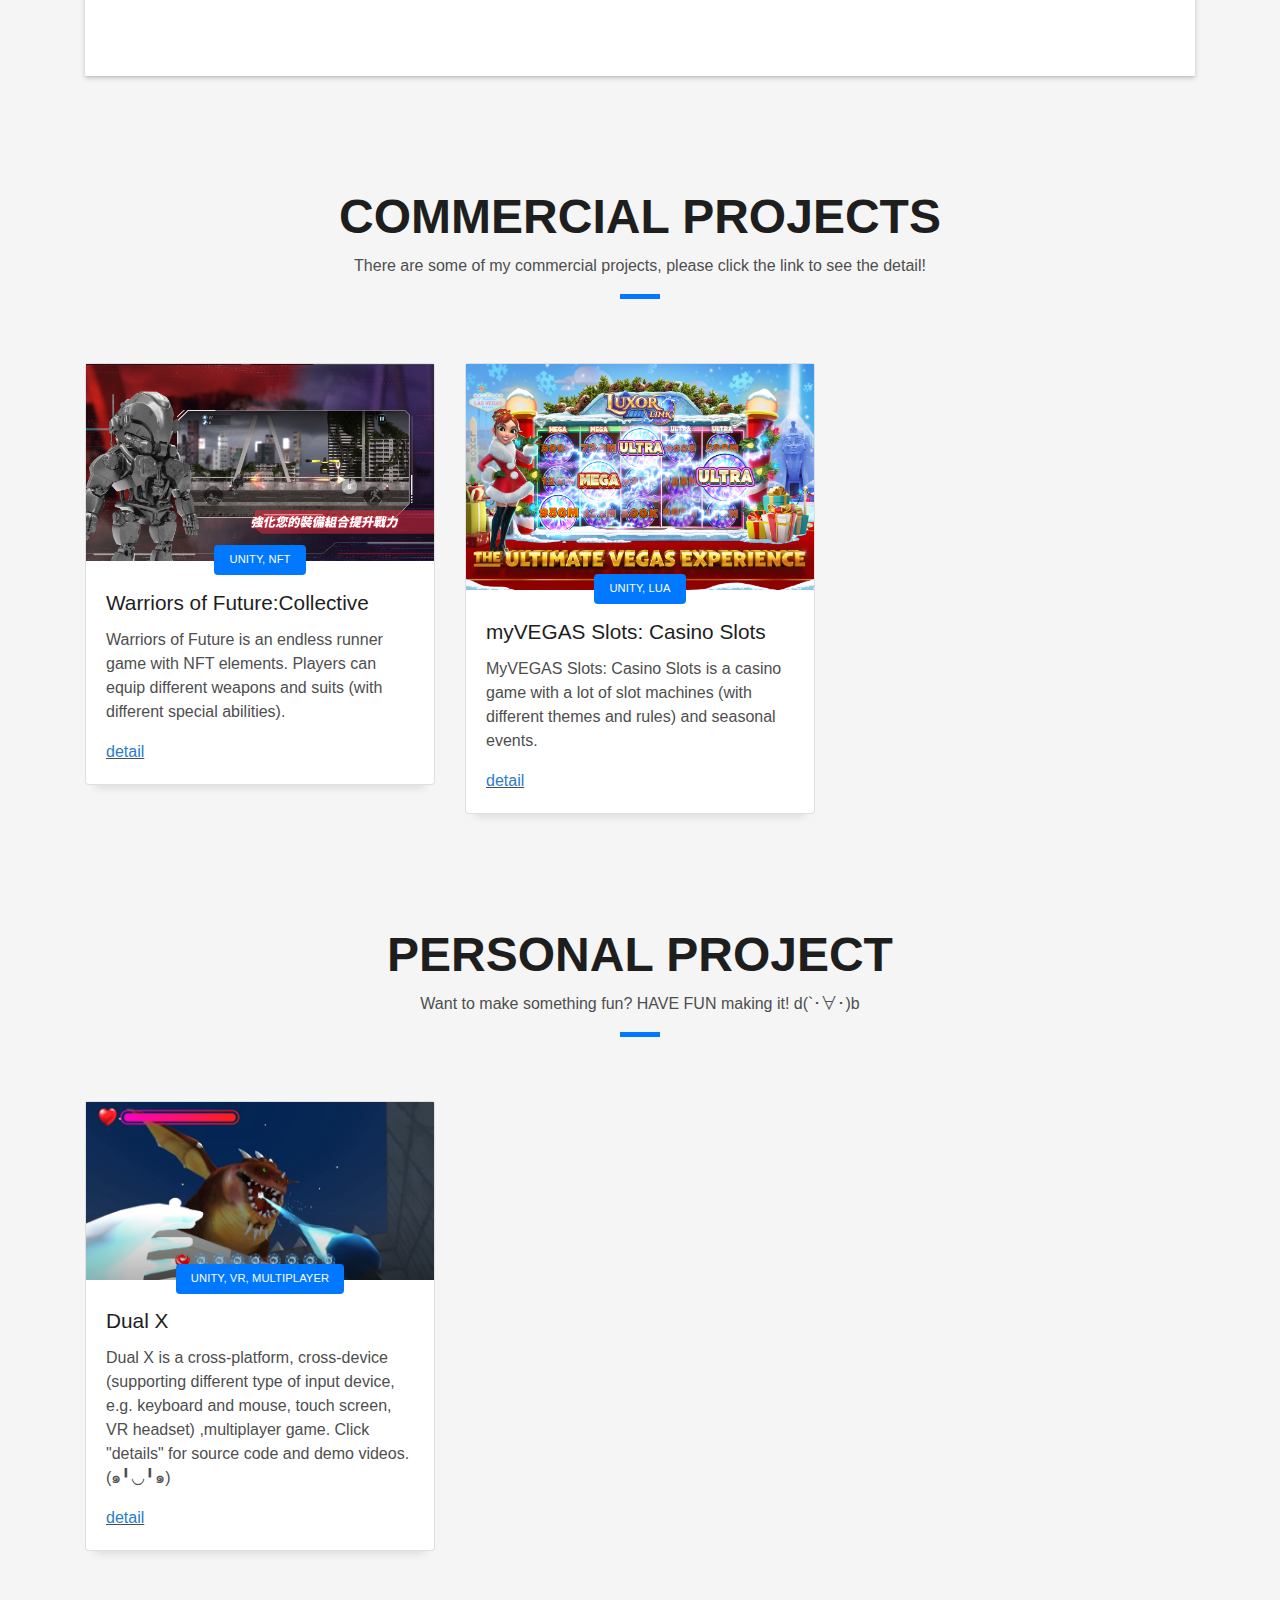
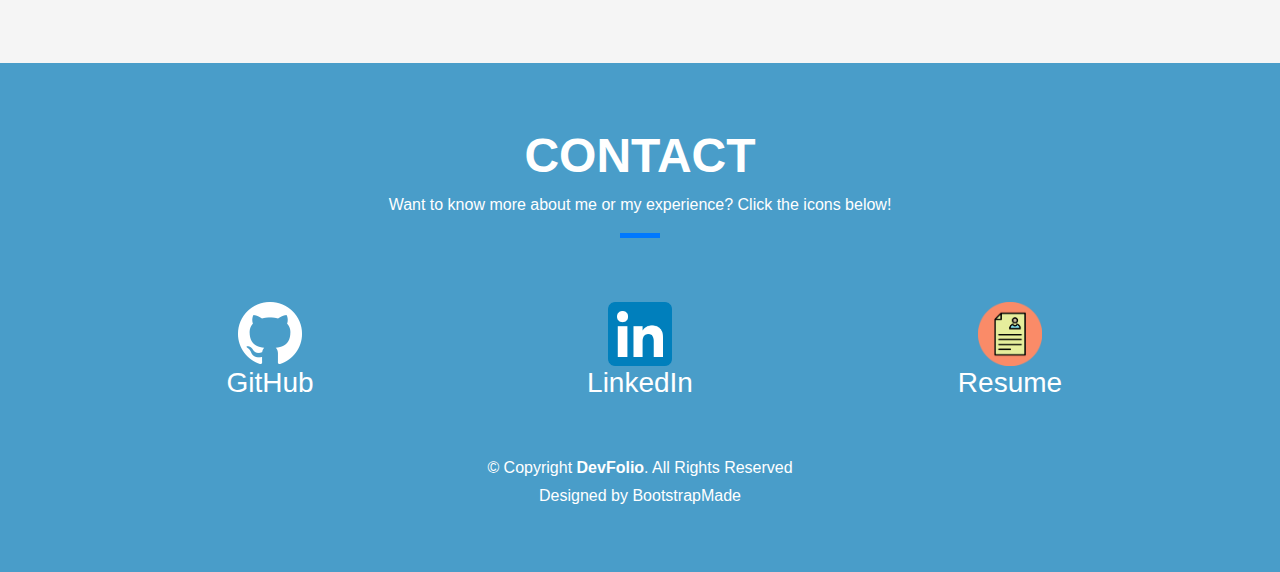
==== commit 2fe26e6a: "icon update" ====
--- a/index.html
+++ b/index.html
@@ -9,7 +9,7 @@
 
     <!-- Favicons -->
     <link href="img/video-game-controller-icon.png" rel="icon" />
-    <link href="img/apple-touch-icon.png" rel="apple-touch-icon" />
+    <link href="img/video-game-controller-icon.png" rel="apple-touch-icon" />
 
     <!-- Bootstrap CSS File -->
     <link href="lib/bootstrap/css/bootstrap.min.css" rel="stylesheet" />
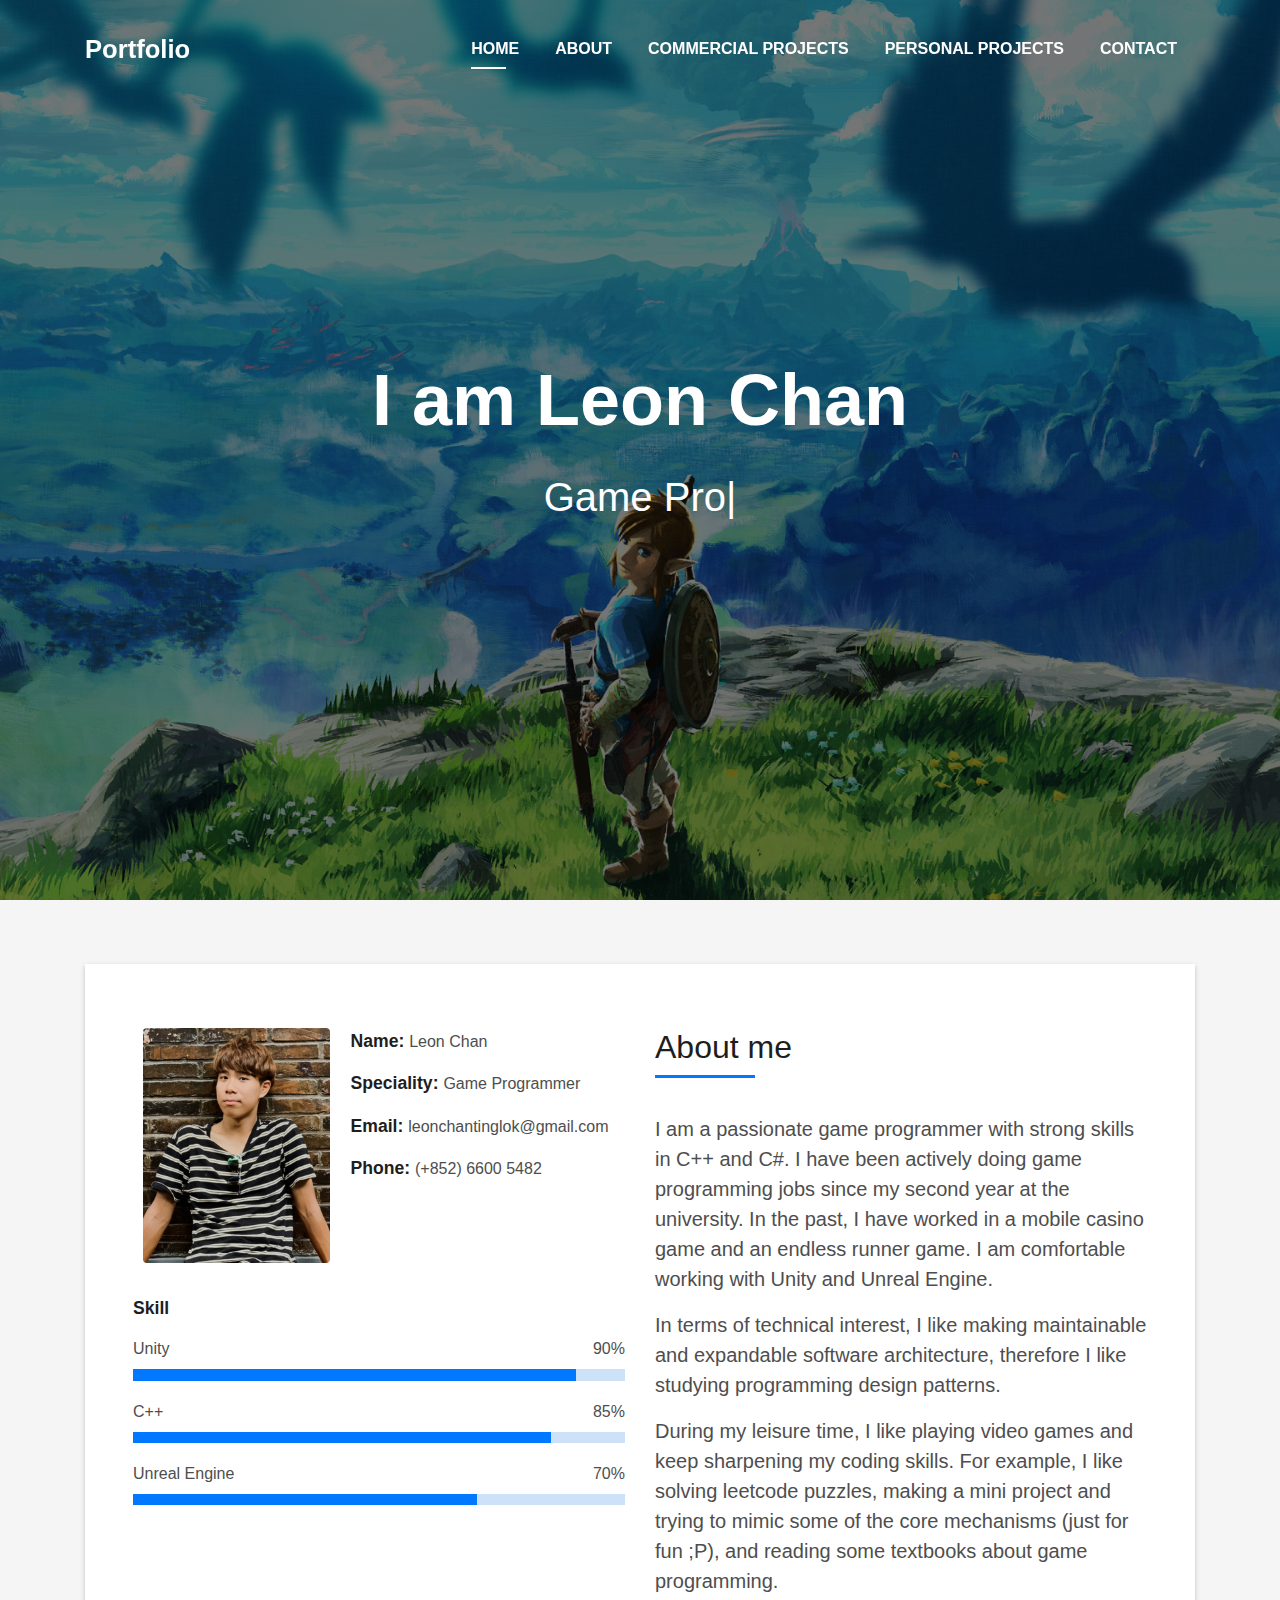
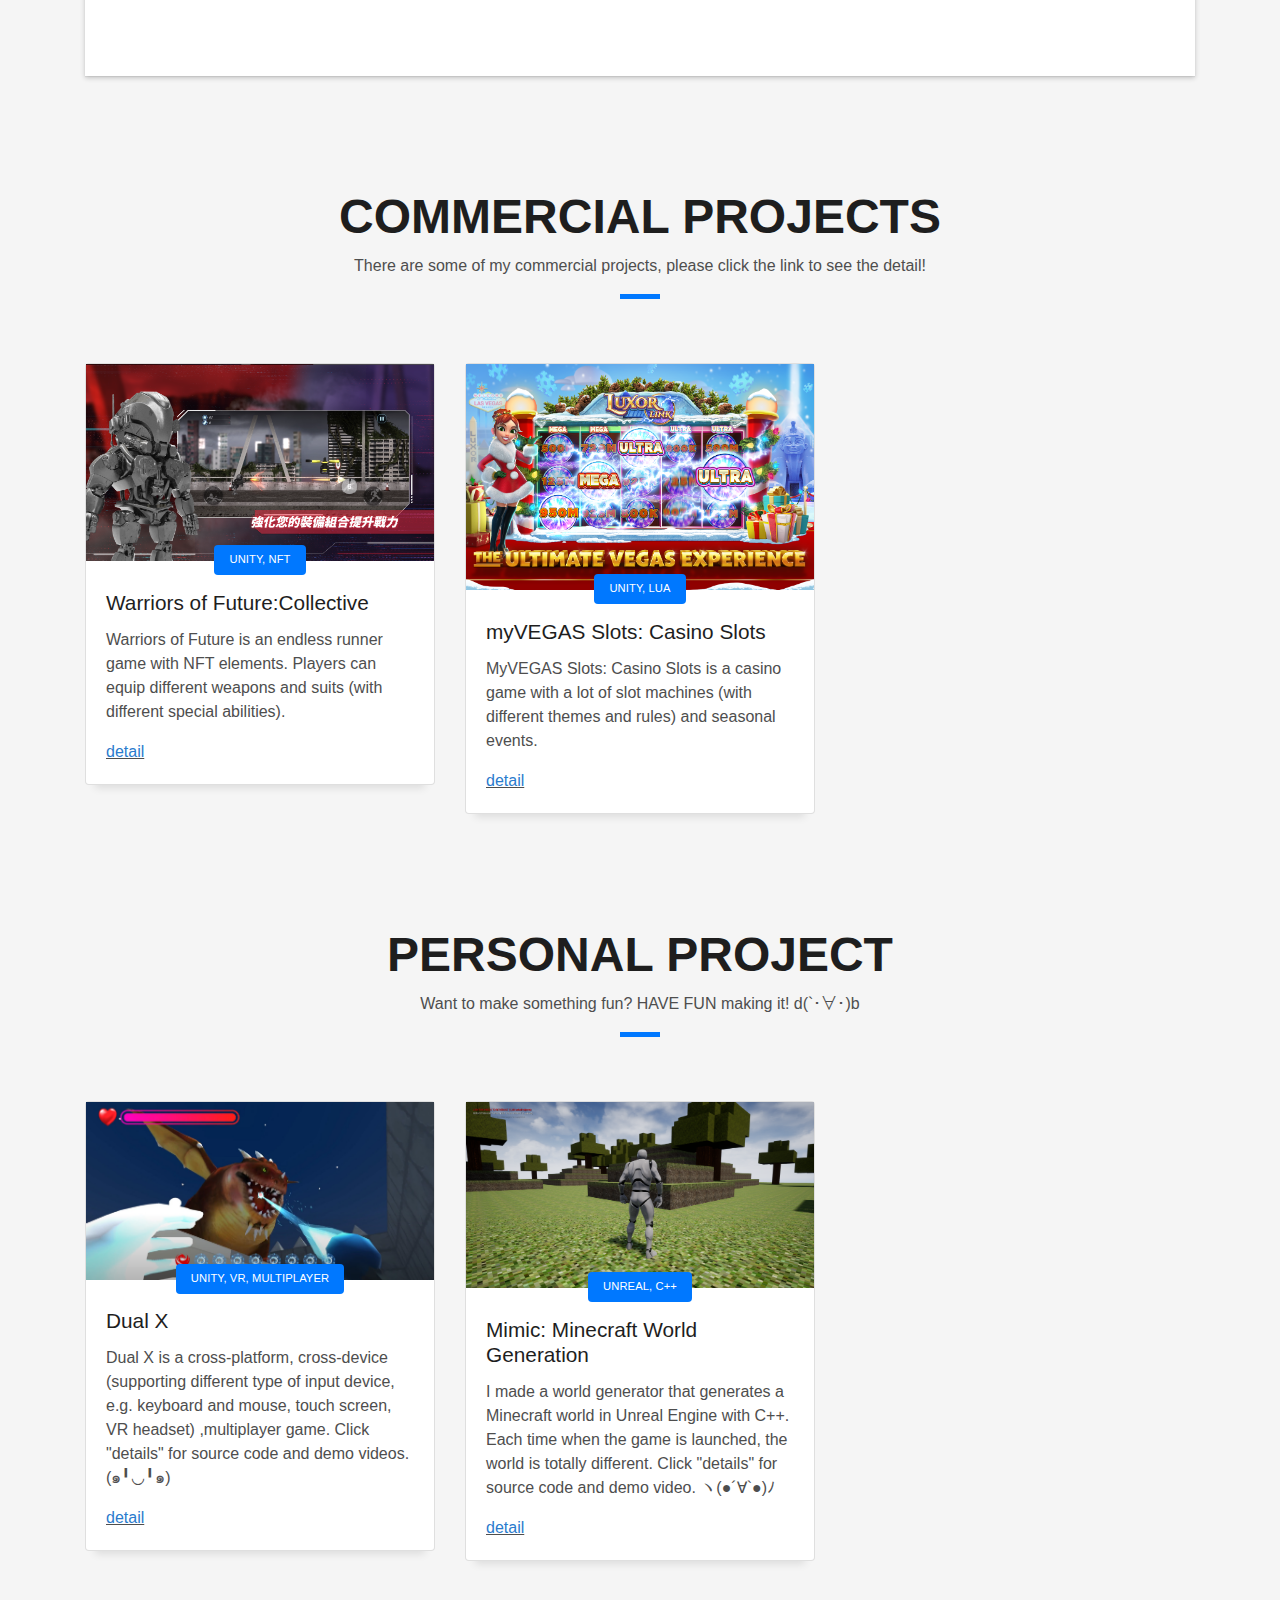
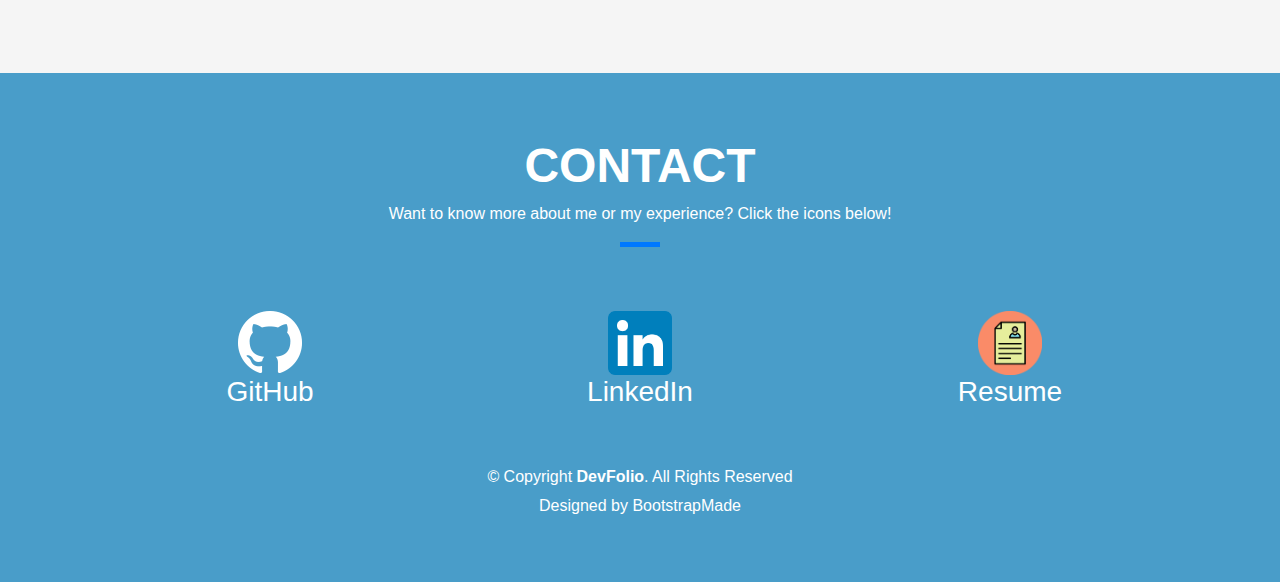
==== commit 47a6a43b: "added Minecraft world generation project" ====
--- a/index.html
+++ b/index.html
@@ -351,6 +351,40 @@
               </div>
             </div>
           </div>
+          <div class="col-md-4">
+            <div class="card card-blog">
+              <div class="card-img">
+                <a href="blog-single.html"
+                  ><img src="img/mimic_MC_Cover.png" alt="" class="img-fluid"
+                /></a>
+              </div>
+              <div class="card-body">
+                <div class="card-category-box">
+                  <div class="card-category">
+                    <h6 class="category">Unreal, C++</h6>
+                  </div>
+                </div>
+                <h3 class="card-title">
+                  <a href="blog-single.html"
+                    >Mimic: Minecraft World Generation</a
+                  >
+                </h3>
+                <p class="card-description">
+                  I made a world generator that generates a Minecraft world in
+                  Unreal Engine with C++. Each time when the game is launched,
+                  the world is totally different. Click "details" for source
+                  code and demo video. ヽ(●´∀`●)ﾉ
+                </p>
+                <u
+                  ><a
+                    style="color: rgb(42, 123, 205)"
+                    href="https://blue-machine-54f.notion.site/Mimic-Minecraft-World-Generation-449dc5f698ee473da1cece9f03c45201"
+                    >detail</a
+                  ></u
+                >
+              </div>
+            </div>
+          </div>
           <!-- <div class="col-md-4">
             <div class="card card-blog">
               <div class="card-img">
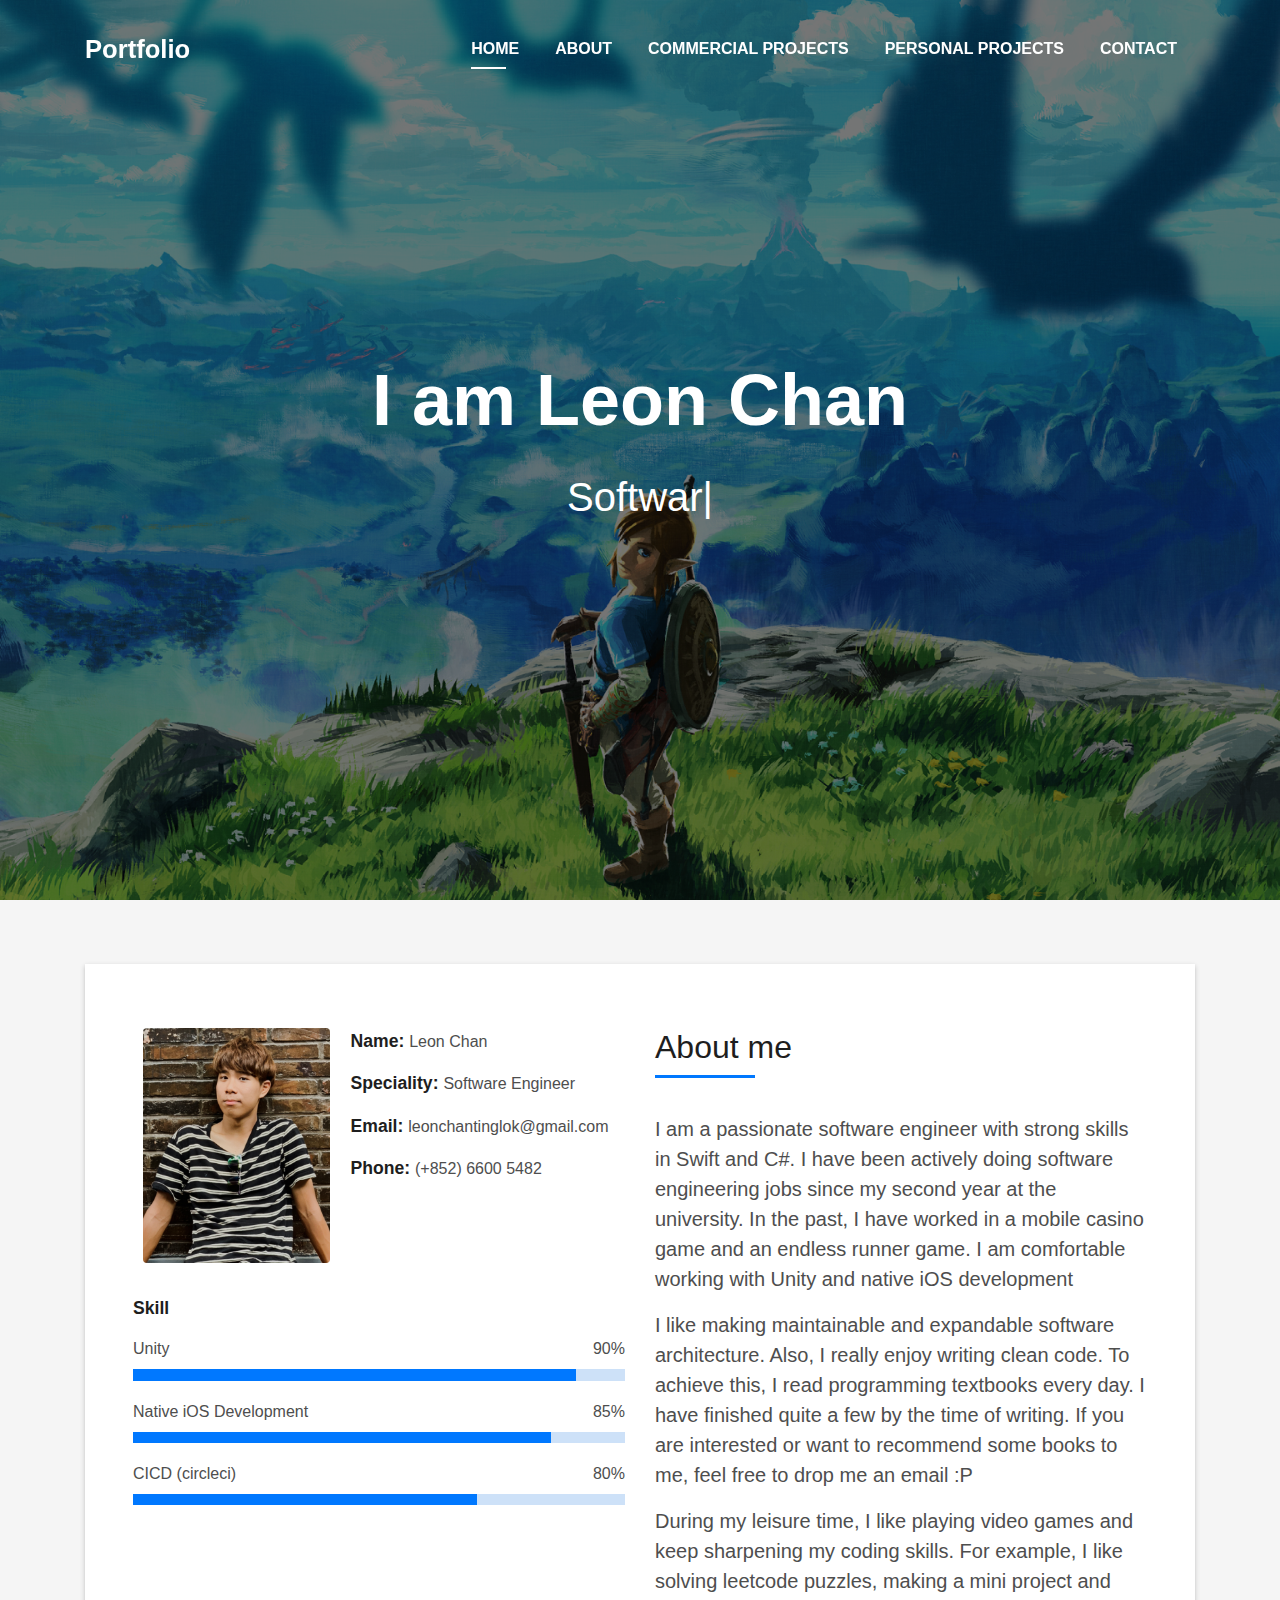
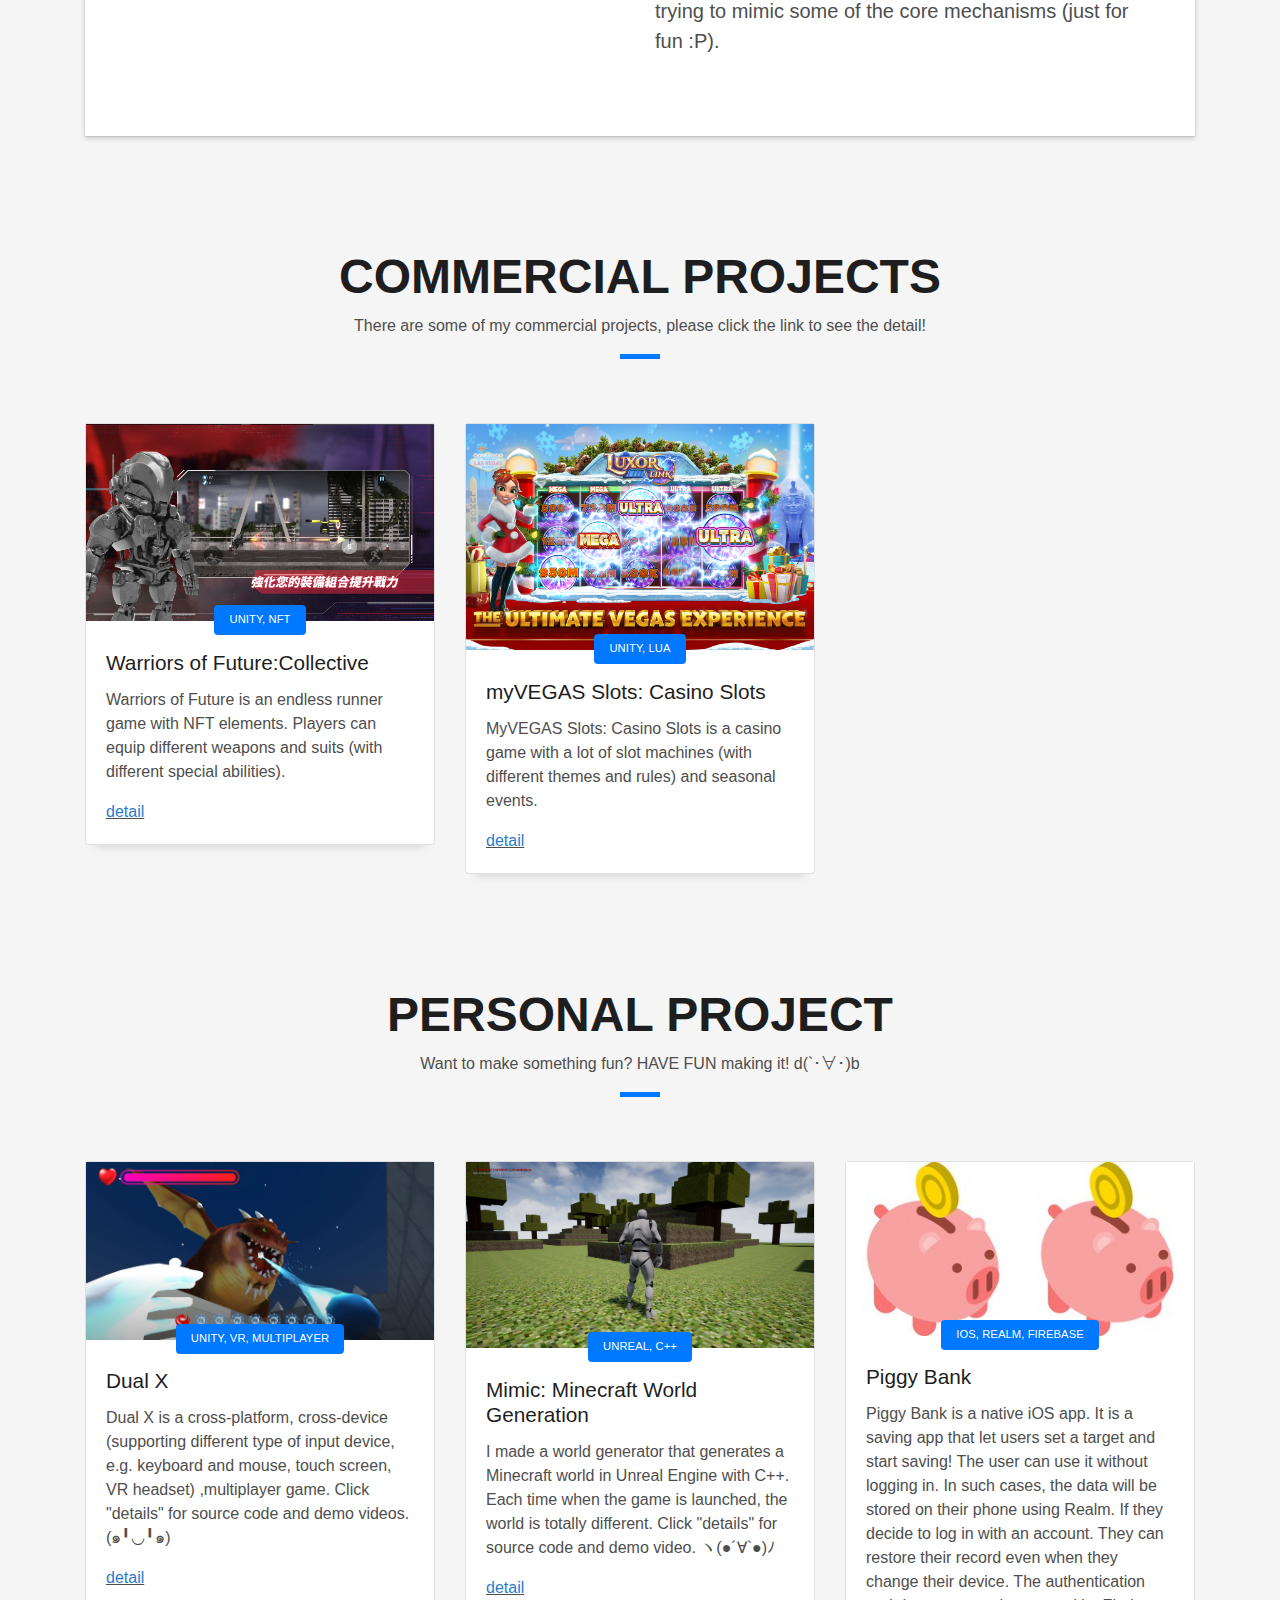
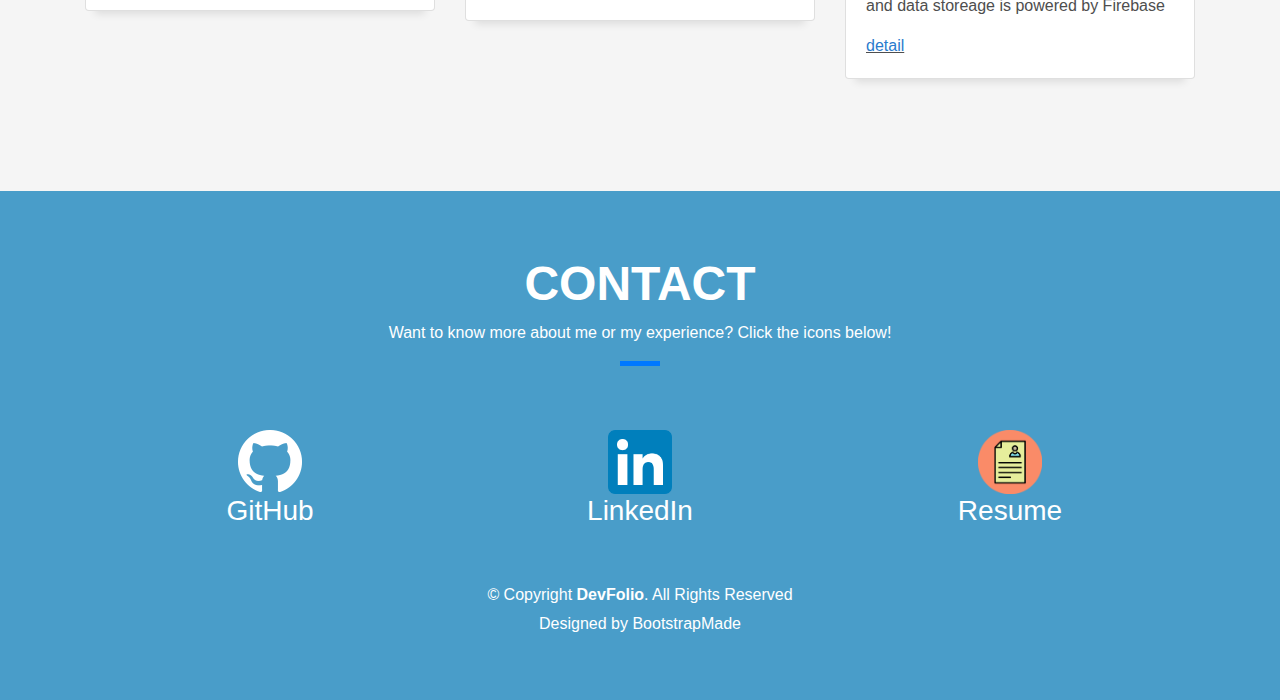
==== commit 828061a1: "Added Piggy Bank and updated content" ====
--- a/index.html
+++ b/index.html
@@ -93,7 +93,7 @@
             <h1 class="intro-title mb-4">I am Leon Chan</h1>
             <p class="intro-subtitle">
               <span class="text-slider-items"
-                >Game Programmer, Video Game Lover</span
+                >Software Engineer, Video Game Lover</span
               ><strong class="text-slider"></strong>
             </p>
             <!-- <p class="pt-3"><a class="btn btn-primary btn js-scroll px-4" href="#about" role="button">Learn More</a></p> -->
@@ -128,7 +128,7 @@
                         </p>
                         <p>
                           <span class="title-s">Speciality: </span>
-                          <span>Game Programmer</span>
+                          <span>Software Engineer</span>
                         </p>
                         <p>
                           <span class="title-s">Email: </span>
@@ -154,7 +154,8 @@
                         aria-valuemax="100"
                       ></div>
                     </div>
-                    <span>C++</span> <span class="pull-right">85%</span>
+                    <span>Native iOS Development</span>
+                    <span class="pull-right">85%</span>
                     <div class="progress">
                       <div
                         class="progress-bar"
@@ -165,8 +166,8 @@
                         aria-valuemax="100"
                       ></div>
                     </div>
-                    <span>Unreal Engine</span>
-                    <span class="pull-right">70%</span>
+                    <span>CICD (circleci)</span>
+                    <span class="pull-right">80%</span>
                     <div class="progress">
                       <div
                         class="progress-bar"
@@ -193,24 +194,26 @@
                       <h5 class="title-left">About me</h5>
                     </div>
                     <p class="lead">
-                      I am a passionate game programmer with strong skills in
-                      C++ and C#. I have been actively doing game programming
-                      jobs since my second year at the university. In the past,
-                      I have worked in a mobile casino game and an endless
-                      runner game. I am comfortable working with Unity and
-                      Unreal Engine.
+                      I am a passionate software engineer with strong skills in
+                      Swift and C#. I have been actively doing software
+                      engineering jobs since my second year at the university.
+                      In the past, I have worked in a mobile casino game and an
+                      endless runner game. I am comfortable working with Unity
+                      and native iOS development
                     </p>
                     <p class="lead">
-                      In terms of technical interest, I like making maintainable
-                      and expandable software architecture, therefore I like
-                      studying programming design patterns.
+                      I like making maintainable and expandable software
+                      architecture. Also, I really enjoy writing clean code. To
+                      achieve this, I read programming textbooks every day. I
+                      have finished quite a few by the time of writing. If you
+                      are interested or want to recommend some books to me, feel
+                      free to drop me an email :P
                     </p>
                     <p class="lead">
                       During my leisure time, I like playing video games and
                       keep sharpening my coding skills. For example, I like
                       solving leetcode puzzles, making a mini project and trying
-                      to mimic some of the core mechanisms (just for fun ;P),
-                      and reading some textbooks about game programming.
+                      to mimic some of the core mechanisms (just for fun :P).
                     </p>
                   </div>
                 </div>
@@ -385,37 +388,39 @@
               </div>
             </div>
           </div>
-          <!-- <div class="col-md-4">
+          <div class="col-md-4">
             <div class="card card-blog">
               <div class="card-img">
-                <a href="blog-single.html"
-                  ><img src="img/post-3.jpg" alt="" class="img-fluid"
-                /></a>
+                <img src="img/PiggyBankIcon.jpg" alt="" class="img-fluid" />
               </div>
               <div class="card-body">
                 <div class="card-category-box">
                   <div class="card-category">
-                    <h6 class="category">Web Design</h6>
+                    <h6 class="category">iOS, Realm, Firebase</h6>
                   </div>
                 </div>
                 <h3 class="card-title">
-                  <a href="blog-single.html">See more ideas about Travel</a>
+                  <a href="blog-single.html">Piggy Bank</a>
                 </h3>
                 <p class="card-description">
-                  Proin eget tortor risus. Pellentesque in ipsum id orci porta
-                  dapibus. Praesent sapien massa, convallis a pellentesque nec,
-                  egestas non nisi.
+                  Piggy Bank is a native iOS app. It is a saving app that let
+                  users set a target and start saving! The user can use it
+                  without logging in. In such cases, the data will be stored on
+                  their phone using Realm. If they decide to log in with an
+                  account. They can restore their record even when they change
+                  their device. The authentication and data storeage is powered
+                  by Firebase
                 </p>
                 <u
                   ><a
                     style="color: rgb(42, 123, 205)"
-                    href="SubPage-DualX\Source\Dual_X.html"
+                    href="https://blue-machine-54f.notion.site/Piggy-Bank-A-Native-iOS-App-61b2f0a1021f4af3b019b28455cf1eba?pvs=4"
                     >detail</a
                   ></u
                 >
               </div>
             </div>
-          </div> -->
+          </div>
         </div>
       </div>
     </section>
